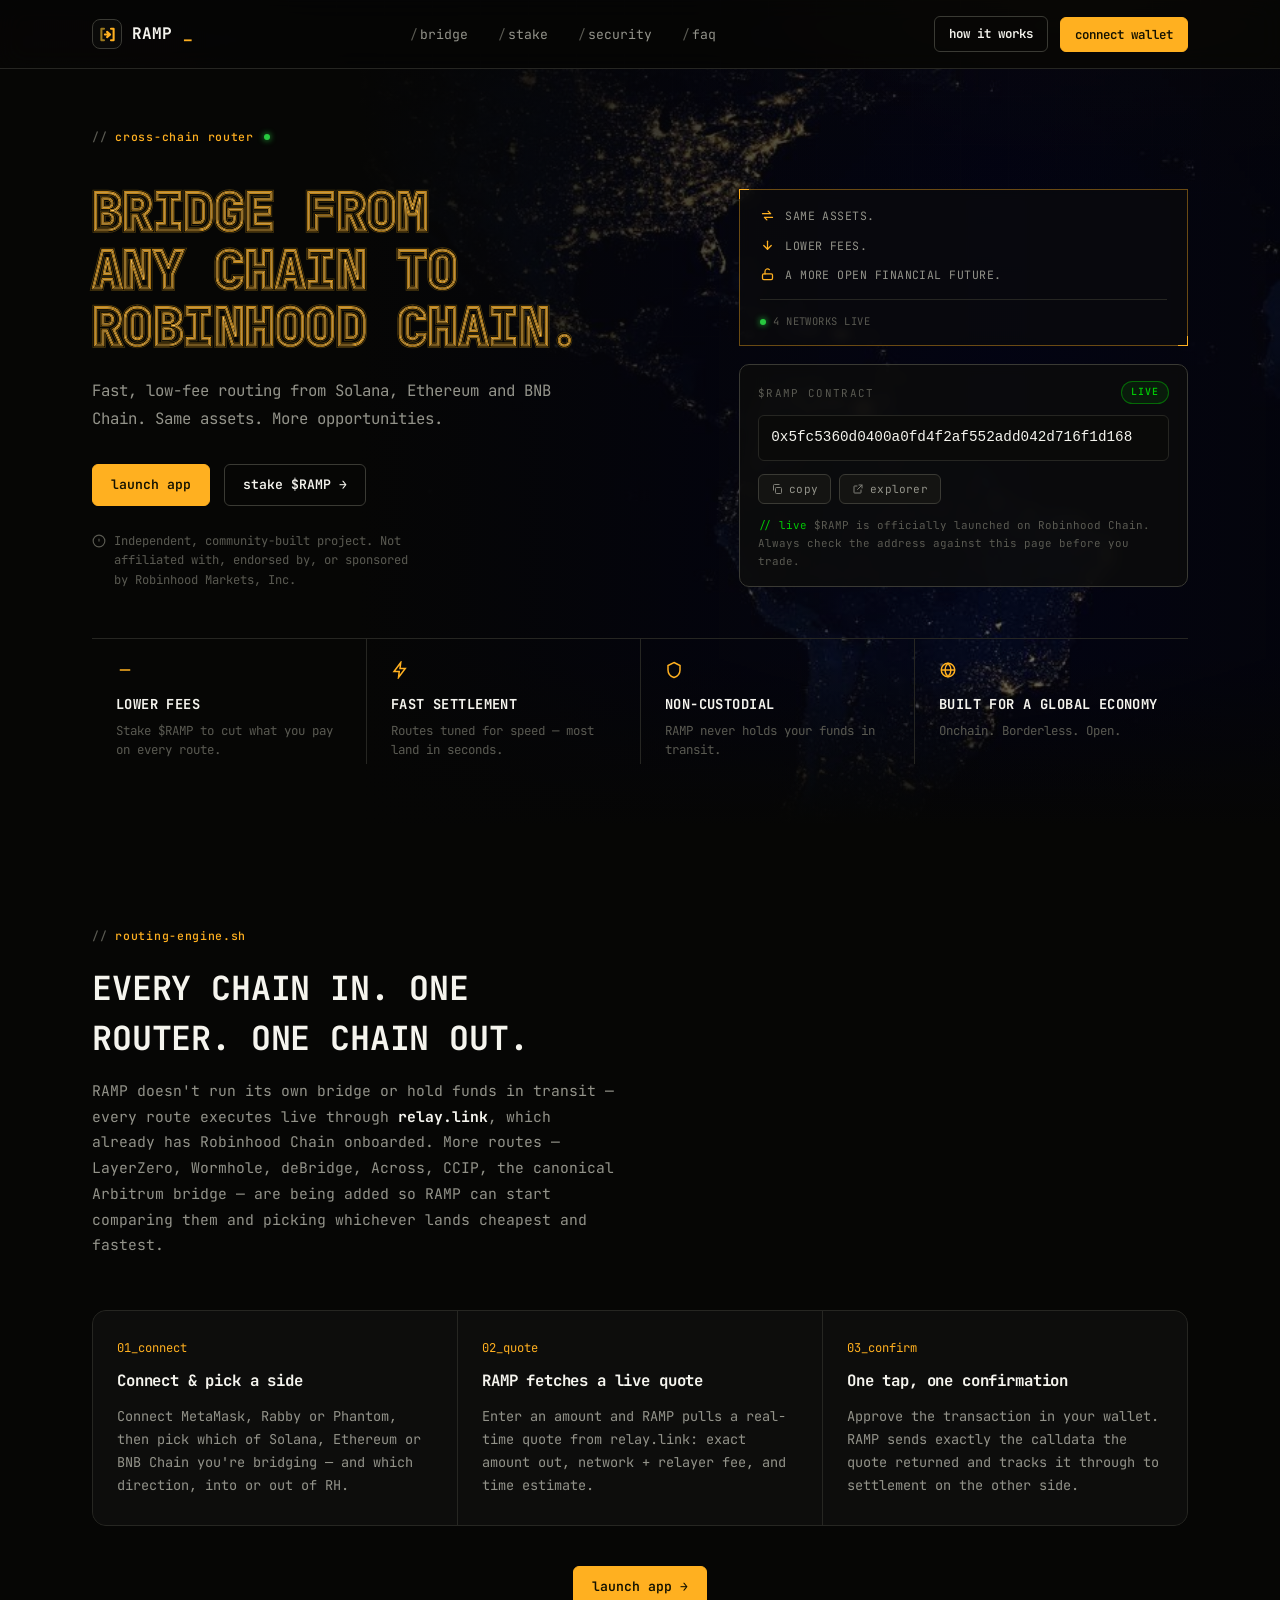
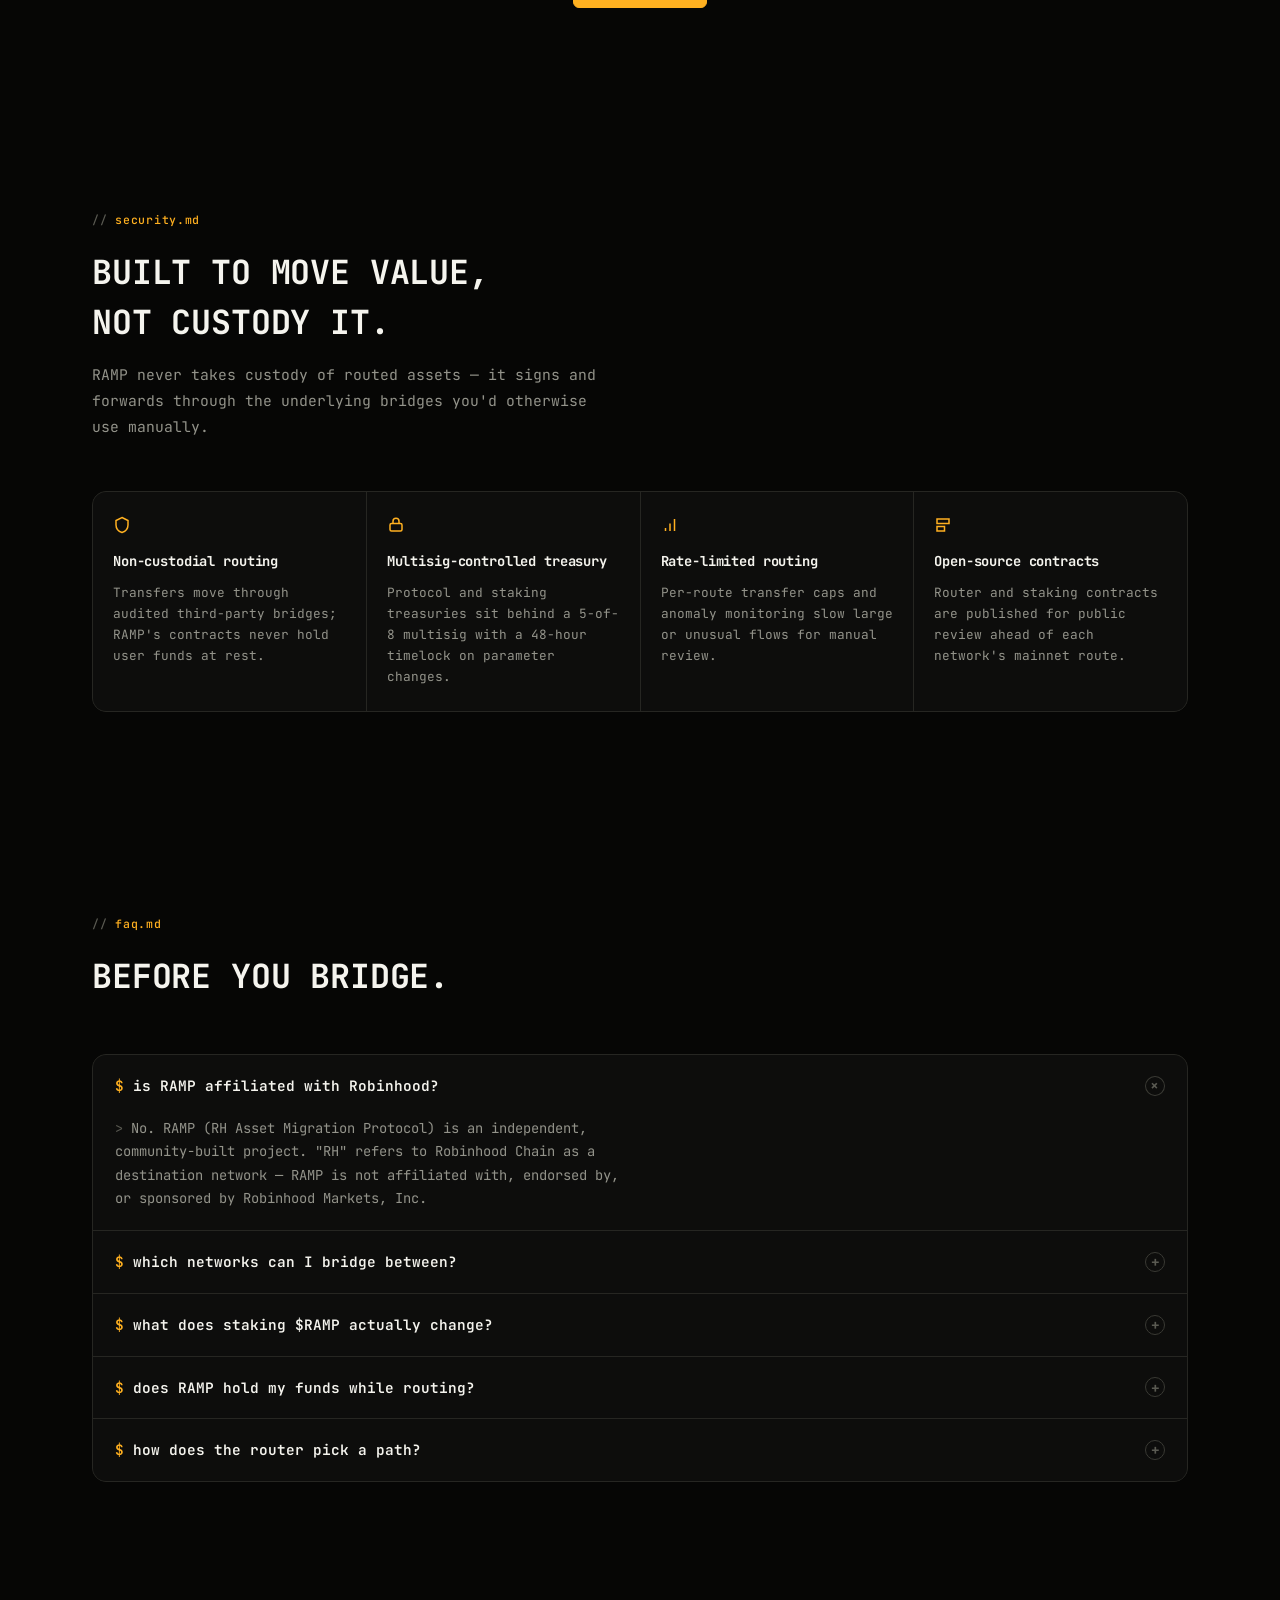
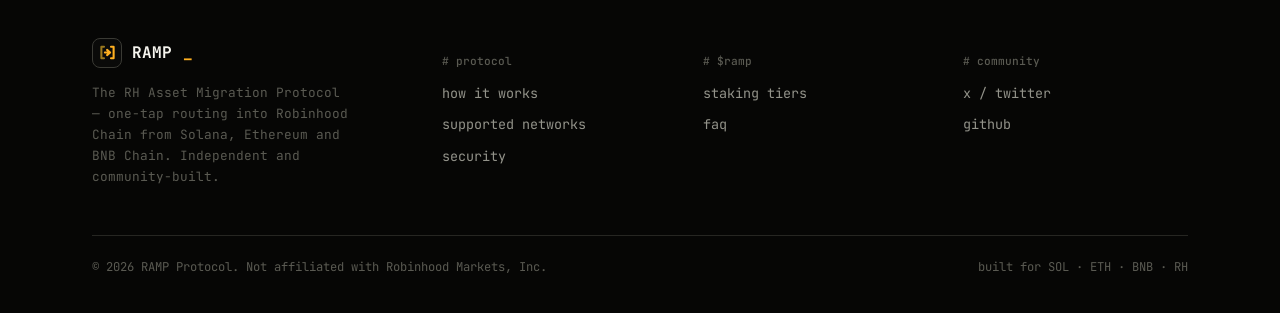
==== ramp-protocol-main/index.html @ 2247416d "Add files via upload" ====
<!doctype html>
<html lang="en">
<head>
  <meta charset="utf-8">
  <meta name="viewport" content="width=device-width, initial-scale=1">
  <link rel="icon" href="favicon.svg" type="image/svg+xml">
  <link rel="icon" href="favicon-32.png" sizes="32x32" type="image/png">
  <link rel="icon" href="favicon-192.png" sizes="192x192" type="image/png">
  <link rel="apple-touch-icon" href="apple-touch-icon.png">
  <title>RAMP Protocol</title>
  <link rel="preconnect" href="https://fonts.googleapis.com">
  <link rel="preconnect" href="https://fonts.gstatic.com" crossorigin>
  <link href="https://fonts.googleapis.com/css2?family=JetBrains+Mono:wght@400;500;600;700;800&display=swap" rel="stylesheet">
  <link rel="stylesheet" href="styles.css">
</head>
<body>
<div class="atmosphere" aria-hidden="true"></div>

<div class="modal-overlay" id="walletModal" hidden>
  <div class="term modal-panel" role="dialog" aria-modal="true" aria-labelledby="walletModalTitle">
    <div class="term-bar">
      <span class="term-dot" style="background:var(--dot-red);"></span>
      <span class="term-dot" style="background:var(--dot-amber);"></span>
      <span class="term-dot" style="background:var(--dot-green);"></span>
      <span class="term-title" id="walletModalTitle">connect-wallet.sh</span>
      <button class="modal-close" id="walletModalClose" aria-label="Close" style="margin-left:auto;">✕</button>
    </div>
    <div class="term-body">
      <button class="wallet-row" data-wallet="metamask">
        <span class="wallet-row-main">
          <span class="wallet-swatch" style="background:#f6851b;">MM</span>
          <span>
            <span class="wallet-name" style="display:block;">MetaMask</span>
            <span class="wallet-sub">EVM · ETH / BNB</span>
          </span>
        </span>
        <span class="wallet-status" data-status="metamask">checking…</span>
      </button>
      <button class="wallet-row" data-wallet="rabby">
        <span class="wallet-row-main">
          <span class="wallet-swatch" style="background:#7a7ffc;">RB</span>
          <span>
            <span class="wallet-name" style="display:block;">Rabby Wallet</span>
            <span class="wallet-sub">EVM · ETH / BNB</span>
          </span>
        </span>
        <span class="wallet-status" data-status="rabby">checking…</span>
      </button>
      <button class="wallet-row" data-wallet="phantom">
        <span class="wallet-row-main">
          <span class="wallet-swatch" style="background:#ab9ff2;">PH</span>
          <span>
            <span class="wallet-name" style="display:block;">Phantom</span>
            <span class="wallet-sub">Solana</span>
          </span>
        </span>
        <span class="wallet-status" data-status="phantom">checking…</span>
      </button>
    </div>
    <div class="modal-foot">Connecting only shares your public address for a quote. RAMP requests a signature only when you press Bridge on the next screen — always review the transaction in your wallet before approving it.</div>
  </div>
</div>

<header class="nav">
  <div class="wrap nav-row">
    <a class="brand" href="index.html">
      <span class="brand-mark">
        <svg viewBox="0 0 100 100" aria-hidden="true">
          <path d="M31.6,20.1 H17.8 V79.9 H31.6" fill="none" stroke="#9c7a1f" stroke-width="10.9" stroke-linecap="round" stroke-linejoin="round"/>
          <path d="M68.4,20.1 H82.2 V79.9 H68.4" fill="none" stroke="#ffb020" stroke-width="10.9" stroke-linecap="round" stroke-linejoin="round"/>
          <path d="M36.2,50 H56.9 M47.7,36.2 L63.8,50 L47.7,63.8" fill="none" stroke="#ffb020" stroke-width="10.9" stroke-linecap="round" stroke-linejoin="round"/>
        </svg>
      </span>
      RAMP<span class="cursor-blink">_</span>
    </a>
    <ul class="nav-links">
      <li><a href="bridge.html" data-nav="bridge">bridge</a></li>
      <li><a href="stake.html" data-nav="stake">stake</a></li>
      <li><a href="index.html#security" data-nav="security">security</a></li>
      <li><a href="index.html#faq" data-nav="faq">faq</a></li>
    </ul>
    <div class="nav-cta">
      <a class="btn btn-ghost btn-sm" href="index.html#how">how it works</a>
      <button class="btn btn-primary btn-sm" id="navWalletBtn" data-open-wallet>connect wallet</button>
    </div>
  </div>
</header>
<main>
  <section class="hero-poster">
    <div class="hero-poster-bg" aria-hidden="true"></div>
    <div class="hero-poster-fade" aria-hidden="true"></div>
    <div class="wrap hero-poster-inner">
      <span class="eyebrow">cross-chain router <span class="dot"></span></span>

      <div class="hero-poster-grid">
        <div>
          <h1 class="stripe-h1">
            <span class="stripe-layer L1" aria-hidden="true">Bridge from any chain to Robinhood Chain.</span>
            <span class="stripe-layer L2" aria-hidden="true">Bridge from any chain to Robinhood Chain.</span>
            <span class="stripe-layer L3" aria-hidden="true">Bridge from any chain to Robinhood Chain.</span>
            <span class="stripe-layer L4" aria-hidden="true">Bridge from any chain to Robinhood Chain.</span>
            <span class="stripe-layer front">Bridge from any chain to Robinhood Chain.</span>
          </h1>
          <p class="lede">Fast, low-fee routing from Solana, Ethereum and BNB Chain. Same assets. More opportunities.</p>
          <div class="hero-ctas">
            <a class="btn btn-primary" href="bridge.html">launch app</a>
            <a class="btn btn-ghost" href="stake.html">stake $RAMP →</a>
          </div>
          <div class="hero-disclaimer">
            <svg width="14" height="14" viewBox="0 0 24 24" fill="none" stroke="currentColor" stroke-width="2"><circle cx="12" cy="12" r="10"/><path d="M12 8v5"/><path d="M12 16h.01"/></svg>
            <p>Independent, community-built project. Not affiliated with, endorsed by, or sponsored by Robinhood Markets, Inc.</p>
          </div>
        </div>
        <div>
          <div class="bracket-box">
            <ul class="promise-list">
              <li>
                <span class="promise-ic"><svg width="15" height="15" viewBox="0 0 24 24" fill="none" stroke="currentColor" stroke-width="2" stroke-linecap="round" stroke-linejoin="round"><path d="M4 9h13l-4-4"/><path d="M20 15H7l4 4"/></svg></span>
                Same assets.
              </li>
              <li>
                <span class="promise-ic"><svg width="15" height="15" viewBox="0 0 24 24" fill="none" stroke="currentColor" stroke-width="2" stroke-linecap="round" stroke-linejoin="round"><path d="M12 5v13"/><path d="M18 12l-6 6-6-6"/></svg></span>
                Lower fees.
              </li>
              <li>
                <span class="promise-ic"><svg width="15" height="15" viewBox="0 0 24 24" fill="none" stroke="currentColor" stroke-width="2" stroke-linecap="round" stroke-linejoin="round"><rect x="4" y="11" width="16" height="9" rx="2"/><path d="M8 11V7a4 4 0 0 1 7-2.7"/></svg></span>
                A more open financial future.
              </li>
            </ul>
            <div class="promise-chains">
              <span class="promise-live"><span class="dot"></span>4 networks live</span>
            </div>
          </div>

          <div class="contract-box">
            <div class="contract-box-top">
              <span class="contract-label">$RAMP contract</span>
              <span class="contract-badge" id="contractBadge">example</span>
            </div>
            <code id="contractAddress">—</code>
            <div class="contract-actions">
              <button class="chip-btn" id="contractCopyBtn" type="button">
                <svg width="12" height="12" viewBox="0 0 24 24" fill="none" stroke="currentColor" stroke-width="2" stroke-linejoin="round"><rect x="9" y="9" width="12" height="12" rx="2"/><path d="M5 15V5a2 2 0 0 1 2-2h10"/></svg>
                <span class="chip-label">copy</span>
              </button>
              <a class="chip-btn" id="contractExplorerLink" href="#" target="_blank" rel="noopener">
                <svg width="12" height="12" viewBox="0 0 24 24" fill="none" stroke="currentColor" stroke-width="2" stroke-linecap="round" stroke-linejoin="round"><path d="M14 4h6v6"/><path d="M20 4 11 13"/><path d="M18 14v5a1 1 0 0 1-1 1H5a1 1 0 0 1-1-1V7a1 1 0 0 1 1-1h5"/></svg>
                explorer
              </a>
            </div>
            <p class="contract-note" id="contractNote"></p>
          </div>
        </div>
      </div>

      <div class="hero-feature-row">
        <div class="hero-feature">
          <span class="ic"><svg width="18" height="18" viewBox="0 0 24 24" fill="none" stroke="currentColor" stroke-width="2"><path d="M5 12h14"/></svg></span>
          <h4>Lower fees</h4>
          <p>Stake $RAMP to cut what you pay on every route.</p>
        </div>
        <div class="hero-feature">
          <span class="ic"><svg width="18" height="18" viewBox="0 0 24 24" fill="none" stroke="currentColor" stroke-width="2"><path d="M13 2 4 14h7l-1 8 9-12h-7l1-8z"/></svg></span>
          <h4>Fast settlement</h4>
          <p>Routes tuned for speed — most land in seconds.</p>
        </div>
        <div class="hero-feature">
          <span class="ic"><svg width="18" height="18" viewBox="0 0 24 24" fill="none" stroke="currentColor" stroke-width="2"><path d="M12 2l8 4v6c0 5-3.5 8.5-8 10-4.5-1.5-8-5-8-10V6z"/></svg></span>
          <h4>Non-custodial</h4>
          <p>RAMP never holds your funds in transit.</p>
        </div>
        <div class="hero-feature">
          <span class="ic"><svg width="18" height="18" viewBox="0 0 24 24" fill="none" stroke="currentColor" stroke-width="2"><circle cx="12" cy="12" r="9"/><path d="M3 12h18M12 3c2.5 2.5 4 6 4 9s-1.5 6.5-4 9c-2.5-2.5-4-6-4-9s1.5-6.5 4-9z"/></svg></span>
          <h4>Built for a global economy</h4>
          <p>Onchain. Borderless. Open.</p>
        </div>
      </div>
    </div>
  </section>
  <section id="how">
    <div class="wrap">
      <div class="section-head reveal">
        <span class="eyebrow">routing-engine.sh</span>
        <h2>Every chain in. One router. One chain out.</h2>
        <p>RAMP doesn't run its own bridge or hold funds in transit — every route executes live through <strong style="color:var(--text-hi);">relay.link</strong>, which already has Robinhood Chain onboarded. More routes — LayerZero, Wormhole, deBridge, Across, CCIP, the canonical Arbitrum bridge — are being added so RAMP can start comparing them and picking whichever lands cheapest and fastest.</p>
      </div>

      <div class="steps">
        <div class="step reveal">
          <span class="num">01_connect</span>
          <h3>Connect &amp; pick a side</h3>
          <p>Connect MetaMask, Rabby or Phantom, then pick which of Solana, Ethereum or BNB Chain you're bridging — and which direction, into or out of RH.</p>
        </div>
        <div class="step reveal">
          <span class="num">02_quote</span>
          <h3>RAMP fetches a live quote</h3>
          <p>Enter an amount and RAMP pulls a real-time quote from relay.link: exact amount out, network + relayer fee, and time estimate.</p>
        </div>
        <div class="step reveal">
          <span class="num">03_confirm</span>
          <h3>One tap, one confirmation</h3>
          <p>Approve the transaction in your wallet. RAMP sends exactly the calldata the quote returned and tracks it through to settlement on the other side.</p>
        </div>
      </div>

      <div style="margin-top:40px; text-align:center;">
        <a class="btn btn-primary" href="bridge.html">launch app →</a>
      </div>
    </div>
  </section>
  <section id="security">
    <div class="wrap">
      <div class="section-head reveal">
        <span class="eyebrow">security.md</span>
        <h2>Built to move value, not custody it.</h2>
        <p>RAMP never takes custody of routed assets — it signs and forwards through the underlying bridges you'd otherwise use manually.</p>
      </div>
      <div class="security-grid">
        <div class="security-item reveal">
          <span class="ic"><svg width="18" height="18" viewBox="0 0 24 24" fill="none" stroke="currentColor" stroke-width="2"><path d="M12 2l8 4v6c0 5-3.5 8.5-8 10-4.5-1.5-8-5-8-10V6z"/></svg></span>
          <h3>Non-custodial routing</h3>
          <p>Transfers move through audited third-party bridges; RAMP's contracts never hold user funds at rest.</p>
        </div>
        <div class="security-item reveal">
          <span class="ic"><svg width="18" height="18" viewBox="0 0 24 24" fill="none" stroke="currentColor" stroke-width="2"><rect x="4" y="10" width="16" height="10" rx="2"/><path d="M8 10V7a4 4 0 0 1 8 0v3"/></svg></span>
          <h3>Multisig-controlled treasury</h3>
          <p>Protocol and staking treasuries sit behind a 5-of-8 multisig with a 48-hour timelock on parameter changes.</p>
        </div>
        <div class="security-item reveal">
          <span class="ic"><svg width="18" height="18" viewBox="0 0 24 24" fill="none" stroke="currentColor" stroke-width="2"><path d="M12 20V10"/><path d="M18 20V4"/><path d="M6 20v-4"/></svg></span>
          <h3>Rate-limited routing</h3>
          <p>Per-route transfer caps and anomaly monitoring slow large or unusual flows for manual review.</p>
        </div>
        <div class="security-item reveal">
          <span class="ic"><svg width="18" height="18" viewBox="0 0 24 24" fill="none" stroke="currentColor" stroke-width="2"><path d="M4 4h16v6H4z"/><path d="M4 14h10v6H4z"/></svg></span>
          <h3>Open-source contracts</h3>
          <p>Router and staking contracts are published for public review ahead of each network's mainnet route.</p>
        </div>
      </div>
    </div>
  </section>
  <section id="faq">
    <div class="wrap">
      <div class="section-head reveal">
        <span class="eyebrow">faq.md</span>
        <h2>Before you bridge.</h2>
      </div>
      <div class="faq-list">
        <details class="faq-item reveal" open>
          <summary><span class="q">is RAMP affiliated with Robinhood?</span><span class="plus">+</span></summary>
          <p class="faq-a">No. RAMP (RH Asset Migration Protocol) is an independent, community-built project. "RH" refers to Robinhood Chain as a destination network — RAMP is not affiliated with, endorsed by, or sponsored by Robinhood Markets, Inc.</p>
        </details>
        <details class="faq-item reveal">
          <summary><span class="q">which networks can I bridge between?</span><span class="plus">+</span></summary>
          <p class="faq-a">RAMP currently routes transfers between Solana, Ethereum and BNB Chain into Robinhood Chain, with return routes back out to each source chain.</p>
        </details>
        <details class="faq-item reveal">
          <summary><span class="q">what does staking $RAMP actually change?</span><span class="plus">+</span></summary>
          <p class="faq-a">Staked $RAMP lowers the routing fee applied to your transfers and raises their priority when a route is congested. Fees step down across four tiers, from 0.30% unstaked to 0.05% at the Gold tier.</p>
        </details>
        <details class="faq-item reveal">
          <summary><span class="q">does RAMP hold my funds while routing?</span><span class="plus">+</span></summary>
          <p class="faq-a">No. RAMP signs and forwards transfers through the underlying bridge for the selected route — it does not take custody of assets in transit.</p>
        </details>
        <details class="faq-item reveal">
          <summary><span class="q">how does the router pick a path?</span><span class="plus">+</span></summary>
          <p class="faq-a">Right now every route executes through relay.link, the first network RAMP has integrated. As more bridges are added, each quote will score them live on liquidity depth, fees and confirmation time and execute the best one — still as a single transaction you approve once.</p>
        </details>
      </div>
    </div>
  </section>
</main>

<footer>
  <div class="wrap">
    <div class="footer-grid">
      <div class="footer-brand">
        <a class="brand" href="index.html">
          <span class="brand-mark">
        <svg viewBox="0 0 100 100" aria-hidden="true">
          <path d="M31.6,20.1 H17.8 V79.9 H31.6" fill="none" stroke="#9c7a1f" stroke-width="10.9" stroke-linecap="round" stroke-linejoin="round"/>
          <path d="M68.4,20.1 H82.2 V79.9 H68.4" fill="none" stroke="#ffb020" stroke-width="10.9" stroke-linecap="round" stroke-linejoin="round"/>
          <path d="M36.2,50 H56.9 M47.7,36.2 L63.8,50 L47.7,63.8" fill="none" stroke="#ffb020" stroke-width="10.9" stroke-linecap="round" stroke-linejoin="round"/>
        </svg>
      </span>
          RAMP<span class="cursor-blink">_</span>
        </a>
        <p>The RH Asset Migration Protocol — one-tap routing into Robinhood Chain from Solana, Ethereum and BNB Chain. Independent and community-built.</p>
      </div>
      <div class="footer-col">
        <h4>protocol</h4>
        <ul>
          <li><a href="index.html#how">how it works</a></li>
          <li><a href="bridge.html">supported networks</a></li>
          <li><a href="index.html#security">security</a></li>
        </ul>
      </div>
      <div class="footer-col">
        <h4>$ramp</h4>
        <ul>
          <li><a href="stake.html">staking tiers</a></li>
          <li><a href="index.html#faq">faq</a></li>
        </ul>
      </div>
      <div class="footer-col">
        <h4>community</h4>
        <ul>
          <li><a href="https://x.com/ramp_bridge">x / twitter</a></li>
          <li><a href="#">github</a></li>
        </ul>
      </div>
    </div>
    <div class="footer-bottom">
      <p>© 2026 RAMP Protocol. Not affiliated with Robinhood Markets, Inc.</p>
      <p>built for SOL · ETH · BNB · RH</p>
    </div>
  </div>
</footer>
<script src="app.js"></script>
</body>
</html>
---- ramp-protocol-main/styles.css ----
:root{
    --black:#060605;
    --black-2:#0a0a09;
    --panel:#0d0d0c;
    --panel-2:#141412;
    --line:#262622;
    --line-bright:#3a3a34;
    --text-hi:#f5f4ee;
    --text-lo:#93938a;
    --text-dim:#5a5a52;
    --amber:#ffb020;
    --amber-hi:#ffc860;
    --amber-dim:#4a380f;
    --rh-green:#00c805;
    --sol-a:#9945ff;
    --sol-b:#14f195;
    --eth:#8ba3ff;
    --bnb:#f0b90b;
    --dot-red:#ff5f56;
    --dot-amber:#ffbd2e;
    --dot-green:#27c93f;
    --radius-lg:14px;
    --radius-md:10px;
    --radius-sm:6px;
    --earth-photo:url("[data-uri]");
  }

  *,*::before,*::after{ box-sizing:border-box; }
  html{ color-scheme: dark; }
  body{
    margin:0;
    background:var(--black);
    color:var(--text-hi);
    font-family:"JetBrains Mono", ui-monospace, "SF Mono", Consolas, monospace;
    -webkit-font-smoothing:antialiased;
    line-height:1.5;
    font-size:15px;
  }
  img{ max-width:100%; }
  [hidden]{ display:none!important; }

  h1,h2,h3{
    font-family:"JetBrains Mono", ui-monospace, monospace;
    text-wrap:balance;
    margin:0;
    letter-spacing:-0.01em;
  }
  p{ margin:0; }
  a{ color:inherit; }
  .mono{ font-variant-numeric: tabular-nums; }

  ::selection{ background:var(--amber-dim); color:var(--amber-hi); }

  /* ---------- background atmosphere ---------- */
  .atmosphere{
    position:fixed; inset:0; z-index:-1; overflow:hidden; pointer-events:none;
    background:
      radial-gradient(50% 38% at 84% -4%, rgba(255,176,32,0.09), transparent 62%),
      radial-gradient(40% 30% at 4% 14%, rgba(255,176,32,0.05), transparent 65%),
      var(--black);
  }
  .atmosphere::after{
    content:"";
    position:absolute; inset:0;
    background-image:
      linear-gradient(rgba(255,255,255,0.022) 1px, transparent 1px),
      linear-gradient(90deg, rgba(255,255,255,0.022) 1px, transparent 1px);
    background-size:48px 48px;
    mask-image: radial-gradient(70% 60% at 60% 0%, #000 20%, transparent 78%);
  }

  .wrap{ max-width:1160px; margin:0 auto; padding:0 32px; }

  /* ---------- terminal window chrome ---------- */
  .term{
    background:var(--panel);
    border:1px solid var(--line);
    border-radius:var(--radius-lg);
    overflow:hidden;
  }
  .term-bar{
    display:flex; align-items:center; gap:8px;
    padding:11px 14px;
    background:var(--panel-2);
    border-bottom:1px solid var(--line);
  }
  .term-dot{ width:10px; height:10px; border-radius:50%; flex:none; }
  .term-title{
    margin-left:8px; font-size:0.72rem; color:var(--text-dim); letter-spacing:0.02em;
  }
  .term-body{ padding:20px; }

  /* ---------- nav ---------- */
  header.nav{
    position:sticky; top:0; z-index:40;
    background:rgba(6,6,5,0.82);
    backdrop-filter:blur(12px);
    border-bottom:1px solid var(--line);
  }
  .nav-row{ display:flex; align-items:center; justify-content:space-between; height:68px; }
  .brand{ display:flex; align-items:center; gap:10px; font-weight:700; font-size:1rem; text-decoration:none; letter-spacing:0.01em; }
  .brand-mark{
    width:30px; height:30px; flex:none; border-radius:8px;
    background:#0a0a09; border:1px solid var(--line-bright);
    display:flex; align-items:center; justify-content:center;
  }
  .brand-mark svg{ width:19px; height:19px; display:block; }
  .brand .cursor-blink{ color:var(--amber); }
  .nav-links{ display:flex; align-items:center; gap:30px; list-style:none; margin:0; padding:0; }
  .nav-links a{ text-decoration:none; color:var(--text-lo); font-size:0.82rem; transition:color .15s ease; }
  .nav-links a::before{ content:"/"; color:var(--text-dim); margin-right:2px; }
  .nav-links a:hover, .nav-links a:focus-visible{ color:var(--amber); }
  .nav-cta{ display:flex; align-items:center; gap:12px; }
  @media (max-width:820px){ .nav-links{ display:none; } }

  .btn{
    appearance:none; border:1px solid transparent; cursor:pointer;
    font-family:inherit; font-weight:600; font-size:0.82rem;
    padding:10px 18px; border-radius:var(--radius-sm);
    text-decoration:none; display:inline-flex; align-items:center; gap:8px;
    transition:transform .15s ease, box-shadow .15s ease, background .15s ease, border-color .15s ease, color .15s ease;
  }
  .btn:focus-visible{ outline:2px solid var(--amber); outline-offset:2px; }
  .btn-primary{
    background:var(--amber); color:#141200; border-color:var(--amber);
    box-shadow:0 0 0 0 rgba(255,176,32,0.5);
  }
  .btn-primary:hover{ background:var(--amber-hi); transform:translateY(-1px); box-shadow:0 8px 22px -8px rgba(255,176,32,0.55); }
  .btn-ghost{ background:transparent; color:var(--text-hi); border-color:var(--line-bright); }
  .btn-ghost:hover{ border-color:var(--amber); color:var(--amber); }
  .btn-sm{ padding:8px 14px; font-size:0.78rem; }

  /* ---------- hero ---------- */
  .hero{ padding:80px 0 92px; }
  .hero-grid{ display:grid; grid-template-columns:1.05fr 0.95fr; gap:52px; align-items:center; }
  @media (max-width:960px){ .hero-grid{ grid-template-columns:1fr; } }

  .eyebrow{
    display:inline-flex; align-items:center; gap:8px;
    font-size:0.72rem; font-weight:500;
    letter-spacing:0.06em; color:var(--amber);
    padding:0; margin-bottom:20px;
  }
  .eyebrow::before{ content:"//"; color:var(--text-dim); }
  .eyebrow .dot{ width:6px; height:6px; border-radius:50%; background:var(--dot-green); box-shadow:0 0 6px var(--dot-green); margin-left:2px; }

  .hero h1, .hero-poster h1{
    font-size:clamp(2.1rem, 4.4vw, 3.3rem); font-weight:800; line-height:1.14;
    text-transform:uppercase; letter-spacing:-0.01em;
  }
  .hero h1 .u, .hero-poster h1 .u{ text-decoration:underline; text-decoration-color:var(--amber); text-underline-offset:6px; text-decoration-thickness:2px; }
  .hero h1 .arrow{ color:var(--amber); }

  /* ---------- striped/groove headline effect (no custom font — layered stroke copies) ---------- */
  .stripe-h1{ position:relative; }
  .stripe-h1 .stripe-layer{ display:block; text-wrap:balance; }
  .stripe-h1 .L1, .stripe-h1 .L2, .stripe-h1 .L3, .stripe-h1 .L4{
    position:absolute; inset:0; color:transparent; pointer-events:none;
  }
  .stripe-h1 .front{ position:relative; color:var(--text-hi); z-index:5; } /* solid fallback if text-stroke is unsupported */
  @supports ((-webkit-text-stroke:1px black) or (text-stroke:1px black)){
    .stripe-h1 .front{
      color:transparent;
      -webkit-text-stroke:0.014em var(--amber-hi); text-stroke:0.014em var(--amber-hi);
    }
    .stripe-h1 .L1{ -webkit-text-stroke:0.11em var(--amber-dim); text-stroke:0.11em var(--amber-dim); z-index:1; }
    .stripe-h1 .L2{ -webkit-text-stroke:0.08em var(--black); text-stroke:0.08em var(--black); z-index:2; }
    .stripe-h1 .L3{ -webkit-text-stroke:0.05em var(--amber); text-stroke:0.05em var(--amber); z-index:3; }
    .stripe-h1 .L4{ -webkit-text-stroke:0.026em var(--black); text-stroke:0.026em var(--black); z-index:4; }
  }
  .hero p.lede, .hero-poster p.lede{ margin-top:22px; font-size:0.98rem; color:var(--text-lo); max-width:54ch; line-height:1.75; }
  .hero p.lede strong, .hero-poster p.lede strong{ color:var(--text-hi); font-weight:600; }
  .hero-ctas{ display:flex; align-items:center; gap:14px; margin-top:32px; flex-wrap:wrap; }
  .hero-disclaimer{
    margin-top:26px; display:flex; gap:8px; align-items:flex-start;
    font-size:0.76rem; color:var(--text-dim); max-width:48ch; line-height:1.6;
  }
  .hero-disclaimer svg{ flex:none; margin-top:2px; color:var(--text-dim); }

  @keyframes blink{ 0%,49%{ opacity:1; } 50%,100%{ opacity:0; } }
  @keyframes pulse{ 0%,100%{ opacity:1; } 50%{ opacity:0.35; } }
  .caret{ display:inline-block; width:0.55em; height:1em; background:var(--amber); margin-left:4px; vertical-align:-0.15em; animation:blink 1s step-end infinite; }

  /* ---------- route terminal card ---------- */
  .route-term .term-title{ color:var(--text-dim); }
  .route-line{ white-space:pre-wrap; font-size:0.84rem; line-height:1.9; }
  .route-line .prompt{ color:var(--amber); }
  .route-line .comment{ color:var(--text-dim); }
  .route-line .ok{ color:var(--dot-green); }

  .kv-block{ margin-top:14px; border-top:1px solid var(--line); padding-top:14px; display:flex; flex-direction:column; gap:9px; }
  .kv-row{ display:flex; justify-content:space-between; gap:16px; font-size:0.84rem; }
  .kv-row .k{ color:var(--text-dim); }
  .kv-row .v{ color:var(--text-hi); text-align:right; }
  .kv-row .v.big{ font-size:1.05rem; font-weight:700; }
  .kv-row .v.amber{ color:var(--amber); }

  .route-path{ display:flex; align-items:center; gap:6px; flex-wrap:wrap; font-size:0.78rem; margin-top:4px; }
  .route-path .hop{ background:var(--panel-2); border:1px solid var(--line-bright); padding:3px 9px; border-radius:var(--radius-sm); color:var(--text-hi); }
  .route-path .sep{ color:var(--text-dim); }

  .route-footer{ margin-top:14px; padding-top:14px; border-top:1px solid var(--line); display:flex; justify-content:space-between; align-items:center; font-size:0.76rem; }
  .route-footer .scanned{ color:var(--text-dim); }
  .route-footer .best{ color:var(--dot-green); font-weight:600; }

  .chain-select-row{ display:flex; gap:8px; margin-bottom:14px; }
  .chain-select{
    flex:1; padding:9px 0; display:inline-flex; align-items:center; justify-content:center; gap:7px;
    border-radius:var(--radius-sm); border:1px solid var(--line-bright); background:var(--panel-2); color:var(--text-lo);
    font-family:inherit; font-size:0.8rem; font-weight:700; cursor:pointer; letter-spacing:0.02em;
    transition:border-color .15s ease, background .15s ease, transform .15s ease;
  }
  .chain-select svg{ width:16px; height:16px; flex:none; }
  .chain-select:hover{ border-color:var(--text-lo); transform:translateY(-1px); }
  .chain-select.active{ border-color:var(--amber); color:var(--amber); background:rgba(255,176,32,0.08); }

  .bridge-pair{ display:flex; align-items:center; gap:10px; margin-bottom:14px; }
  .bridge-side{
    flex:1; padding:11px 12px; background:var(--panel-2); border:1px solid var(--line-bright);
    border-radius:var(--radius-md); font-size:0.84rem; font-weight:600;
    display:flex; align-items:center; justify-content:center; gap:8px;
  }
  .bridge-side svg{ width:17px; height:17px; flex:none; }
  .swap-dir-btn{
    flex:none; width:32px; height:32px; border-radius:50%; border:1px solid var(--line-bright);
    background:var(--panel); color:var(--amber); cursor:pointer; font-size:1rem; line-height:1;
  }
  .swap-dir-btn:hover{ border-color:var(--amber); transform:rotate(180deg); transition:transform .25s ease, border-color .15s ease; }

  #quoteArea .kv-block:first-child{ border-top:none; padding-top:0; }

  /* ---------- network strip ---------- */
  .networks{ padding:32px 0; border-top:1px solid var(--line); border-bottom:1px solid var(--line); }
  .networks-row{ display:flex; align-items:center; justify-content:space-between; gap:24px; flex-wrap:wrap; }
  .networks-label{ font-size:0.76rem; color:var(--text-dim); }
  .networks-label::before{ content:"// "; }
  .chain-badges{ display:flex; gap:12px; flex-wrap:wrap; }
  .chain-badge{ display:flex; align-items:center; gap:9px; padding:8px 14px; border-radius:var(--radius-sm); background:var(--panel); border:1px solid var(--line-bright); font-weight:600; font-size:0.82rem; }
  .chain-badge .sw{ width:16px; height:16px; flex:none; display:block; }
  .chain-badge.rh{ border-color:rgba(0,200,5,0.4); }

  /* ---------- section shell ---------- */
  section{ padding:100px 0; }
  .section-head{ max-width:620px; margin-bottom:52px; }
  .section-head h2{ font-size:clamp(1.5rem, 2.6vw, 2.1rem); font-weight:700; text-transform:uppercase; letter-spacing:-0.005em; }
  .section-head p{ margin-top:14px; color:var(--text-lo); font-size:0.92rem; line-height:1.75; max-width:58ch; }

  /* ---------- diagram ---------- */
  .diagram-figure{ margin:0; }
  .diagram-panel .term-body{ padding:26px clamp(10px,3.6vw,36px); }
  .diagram-panel svg{ width:100%; height:auto; display:block; }
  figcaption{ margin-top:16px; color:var(--text-dim); font-size:0.78rem; text-align:center; line-height:1.6; }

  /* ---------- steps ---------- */
  .steps{ display:grid; grid-template-columns:repeat(3,1fr); gap:1px; background:var(--line); border:1px solid var(--line); border-radius:var(--radius-lg); overflow:hidden; }
  @media (max-width:820px){ .steps{ grid-template-columns:1fr; } }
  .step{ background:var(--panel); padding:28px 24px; display:flex; flex-direction:column; gap:12px; }
  .step .num{ font-size:0.76rem; color:var(--amber); }
  .step h3{ font-size:0.98rem; font-weight:700; text-transform:none; }
  .step p{ color:var(--text-lo); font-size:0.85rem; line-height:1.7; }

  /* ---------- stake / fees ---------- */
  /* stake page: intro -> stats band -> [form | fee table] -> contract, centred */
  .stake-head{ max-width:60ch; }
  .stake-head p.body{ color:var(--text-lo); margin-top:16px; line-height:1.75; font-size:0.92rem; }

  .stake-stats{
    display:grid; grid-template-columns:repeat(3, minmax(0, 1fr));
    margin-top:34px; border-top:1px solid var(--line); border-bottom:1px solid var(--line);
  }
  @media (max-width:640px){ .stake-stats{ grid-template-columns:1fr; } }
  .stake-stat{ padding:20px 24px; border-left:1px solid var(--line); }
  .stake-stat:first-child{ border-left:none; padding-left:0; }
  .stake-stat .n{ font-size:1.4rem; font-weight:700; color:var(--text-hi); }
  .stake-stat .n .sub{ color:var(--text-dim); font-size:0.85rem; font-weight:500; }
  .stake-stat .l{ font-size:0.74rem; color:var(--text-dim); margin-top:4px; }

  .stake-grid{ display:grid; grid-template-columns:0.95fr 1.05fr; gap:44px; align-items:start; margin-top:44px; }
  @media (max-width:940px){ .stake-grid{ grid-template-columns:1fr; } }

  .contract-center{ max-width:560px; margin:52px auto 0; }
  .contract-center .contract-box{ margin-top:0; }

  .fee-card{ overflow:hidden; }
  .fee-table{ width:100%; border-collapse:collapse; font-variant-numeric:tabular-nums; }
  .fee-table th, .fee-table td{ padding:12px 16px; text-align:left; font-size:0.82rem; }
  .fee-table thead th{
    color:var(--text-dim); font-weight:500; font-size:0.66rem; text-transform:uppercase; letter-spacing:0.09em;
    padding-top:14px; padding-bottom:10px; border-bottom:1px solid var(--line);
  }
  .fee-table td.num, .fee-table th.num{ text-align:right; }
  .fee-table tbody tr{ border-bottom:1px solid var(--line-soft); transition:background .15s ease; }
  .fee-table tbody tr:last-child{ border-bottom:none; }
  .fee-table tbody tr:hover{ background:rgba(255,255,255,0.02); }

  /* the row matching what's typed into the stake form */
  .fee-table tbody tr.is-current{ background:rgba(255,176,32,0.07); }
  .fee-table tbody tr.is-current td:first-child{ box-shadow:inset 2px 0 0 var(--amber); }
  .fee-table tbody tr.is-current .tier-name{ color:var(--text-hi); }

  .tier-name{ display:flex; align-items:center; gap:10px; font-weight:600; color:var(--text-lo); white-space:nowrap; }
  .tier-swatch{ width:3px; height:14px; border-radius:2px; flex:none; }

  /* fee cell: the number, with a bar underneath showing it against the 0.30% base */
  .fee-cell .fee-val{ display:block; color:var(--text-hi); }
  .fee-cell .fee-bar{
    display:block; height:3px; margin-top:6px; margin-left:auto;
    background:var(--amber); opacity:0.55; border-radius:2px;
  }
  .fee-table tbody tr.is-current .fee-bar{ opacity:1; }

  .prio{
    font-size:0.68rem; text-transform:uppercase; letter-spacing:0.07em;
    padding:3px 8px; border-radius:999px; border:1px solid var(--line-bright); color:var(--text-dim);
  }
  .prio.prio-high{ color:var(--text-lo); border-color:#4c4c44; }
  .prio.prio-top{ color:var(--amber); border-color:rgba(255,176,32,0.4); background:rgba(255,176,32,0.07); }

  .fee-foot{
    display:flex; align-items:center; justify-content:space-between; gap:12px; flex-wrap:wrap;
    padding:12px 16px; border-top:1px solid var(--line); font-size:0.7rem; color:var(--text-dim);
  }
  .fee-foot .tag{ color:var(--amber); }
  .fee-foot-save strong{ color:var(--text-lo); font-weight:600; }

  .table-scroll{ overflow-x:auto; }

  /* ---------- security ---------- */
  .security-grid{ display:grid; grid-template-columns:repeat(4,1fr); gap:1px; background:var(--line); border:1px solid var(--line); border-radius:var(--radius-lg); overflow:hidden; }
  @media (max-width:900px){ .security-grid{ grid-template-columns:repeat(2,1fr); } }
  .security-item{ background:var(--panel); padding:24px 20px; display:flex; flex-direction:column; gap:10px; }
  .security-item .ic{ color:var(--amber); }
  .security-item h3{ font-size:0.86rem; font-weight:700; text-transform:none; }
  .security-item p{ font-size:0.8rem; color:var(--text-lo); line-height:1.65; }

  /* ---------- faq ---------- */
  .faq-list{ display:flex; flex-direction:column; gap:1px; background:var(--line); border:1px solid var(--line); border-radius:var(--radius-lg); overflow:hidden; }
  .faq-item{ background:var(--panel); }
  .faq-item summary{
    cursor:pointer; list-style:none; padding:20px 22px; display:flex; justify-content:space-between; align-items:center; gap:16px;
    font-weight:600; font-size:0.9rem;
  }
  .faq-item summary::-webkit-details-marker{ display:none; }
  .faq-item summary .q::before{ content:"$ "; color:var(--amber); }
  .faq-item summary .plus{ flex:none; width:20px; height:20px; border-radius:50%; border:1px solid var(--line-bright); display:flex; align-items:center; justify-content:center; position:relative; transition:transform .2s ease; color:var(--text-dim); font-size:0.9rem; }
  .faq-item[open] summary .plus{ transform:rotate(45deg); }
  .faq-item summary:focus-visible{ outline:2px solid var(--amber); outline-offset:-2px; }
  .faq-item .faq-a{ padding:0 22px 20px 22px; color:var(--text-lo); font-size:0.86rem; line-height:1.7; max-width:70ch; }
  .faq-item .faq-a::before{ content:"> "; color:var(--text-dim); }

  /* ---------- disclaimer band ---------- */
  .disclaimer-band{ padding:24px 0; background:var(--black-2); border-top:1px solid var(--line); border-bottom:1px solid var(--line); }
  .disclaimer-band .row{ display:flex; gap:12px; align-items:flex-start; }
  .disclaimer-band svg{ flex:none; margin-top:3px; color:var(--dot-red); }
  .disclaimer-band p{ font-size:0.8rem; color:var(--text-lo); line-height:1.65; max-width:82ch; }
  .disclaimer-band strong{ color:var(--text-hi); }
  .disclaimer-band .tag{ color:var(--dot-red); }

  /* ---------- footer ---------- */
  footer{ padding:56px 0 36px; }
  .footer-grid{ display:grid; grid-template-columns:1.4fr repeat(3,1fr); gap:36px; }
  @media (max-width:820px){ .footer-grid{ grid-template-columns:1fr 1fr; } }
  .footer-brand .brand{ margin-bottom:14px; }
  .footer-brand p{ color:var(--text-dim); font-size:0.8rem; max-width:32ch; line-height:1.65; }
  .footer-col h4{ font-size:0.7rem; color:var(--text-dim); margin-bottom:12px; font-weight:500; }
  .footer-col h4::before{ content:"# "; }
  .footer-col ul{ list-style:none; margin:0; padding:0; display:flex; flex-direction:column; gap:9px; }
  .footer-col a{ text-decoration:none; color:var(--text-lo); font-size:0.84rem; }
  .footer-col a:hover{ color:var(--amber); }
  .footer-bottom{ margin-top:48px; padding-top:22px; border-top:1px solid var(--line); display:flex; justify-content:space-between; align-items:center; flex-wrap:wrap; gap:12px; }
  .footer-bottom p{ font-size:0.76rem; color:var(--text-dim); }

  /* ---------- wallet chip / modal ---------- */
  .wallet-chip{
    display:inline-flex; align-items:center; gap:8px;
    padding:8px 12px; border-radius:var(--radius-sm);
    background:var(--panel); border:1px solid var(--line-bright);
    font-size:0.78rem; cursor:pointer; color:var(--text-hi);
  }
  .wallet-chip .net-dot{ width:7px; height:7px; border-radius:50%; background:var(--dot-green); box-shadow:0 0 5px var(--dot-green); flex:none; }
  .wallet-chip:hover{ border-color:var(--amber); }

  .modal-overlay{
    position:fixed; inset:0; z-index:100;
    background:rgba(4,4,3,0.72); backdrop-filter:blur(3px);
    display:flex; align-items:center; justify-content:center; padding:20px;
  }
  .modal-panel{ width:100%; max-width:400px; }
  .modal-panel .term-body{ padding:6px; }
  .wallet-row{
    display:flex; align-items:center; justify-content:space-between; gap:12px;
    width:100%; padding:14px 12px; margin:0; border:none; background:transparent;
    border-radius:var(--radius-sm); cursor:pointer; font-family:inherit; text-align:left;
    color:var(--text-hi);
  }
  .wallet-row:hover{ background:var(--panel-2); }
  .wallet-row:focus-visible{ outline:2px solid var(--amber); outline-offset:-2px; }
  .wallet-row-main{ display:flex; align-items:center; gap:12px; }
  .wallet-swatch{ width:30px; height:30px; border-radius:8px; flex:none; display:flex; align-items:center; justify-content:center; font-size:0.7rem; font-weight:800; color:#0a0a09; }
  .wallet-name{ font-size:0.88rem; font-weight:600; }
  .wallet-sub{ font-size:0.72rem; color:var(--text-dim); margin-top:2px; }
  .wallet-status{ font-size:0.72rem; color:var(--text-dim); }
  .wallet-status.found{ color:var(--dot-green); }
  .modal-close{ background:none; border:none; color:var(--text-dim); cursor:pointer; font-size:1.1rem; line-height:1; padding:4px; }
  .modal-close:hover{ color:var(--text-hi); }
  .modal-foot{ padding:12px 14px 14px; border-top:1px solid var(--line); font-size:0.74rem; color:var(--text-dim); line-height:1.6; }

  .connected-box{
    display:flex; align-items:center; justify-content:space-between; gap:12px;
    padding:11px 14px; background:var(--panel-2); border:1px solid var(--line-bright);
    border-radius:var(--radius-md); margin-bottom:16px; font-size:0.8rem;
  }
  .connected-box .who{ display:flex; align-items:center; gap:9px; }
  .connected-box .addr{ color:var(--text-hi); }
  .connected-box .net{ color:var(--text-dim); font-size:0.74rem; }
  .link-btn{ background:none; border:none; color:var(--text-dim); font-family:inherit; font-size:0.74rem; cursor:pointer; text-decoration:underline; padding:0; }
  .link-btn:hover{ color:var(--amber); }

  .btn-full{ width:100%; justify-content:center; margin-top:16px; }
  .btn[disabled]{ opacity:0.45; cursor:not-allowed; }
  .btn[disabled]:hover{ transform:none; box-shadow:none; }
  .pending-note{ margin-top:10px; font-size:0.74rem; color:var(--text-dim); text-align:center; line-height:1.6; }
  .pending-note .tag{ color:var(--amber); }

  /* ---------- token contract card (hero + stake page share the #contract* ids) ---------- */
  .contract-box{
    margin-top:18px; padding:16px 18px 15px;
    background:rgba(13,13,12,0.78); border:1px solid var(--line-bright); border-radius:var(--radius-md);
    backdrop-filter:blur(6px);
    font-family:"JetBrains Mono", monospace;
  }
  .contract-box-top{ display:flex; align-items:center; justify-content:space-between; gap:12px; margin-bottom:11px; }
  .contract-label{ font-size:0.68rem; letter-spacing:0.12em; text-transform:uppercase; color:var(--text-dim); }
  .contract-badge{
    font-size:0.62rem; text-transform:uppercase; letter-spacing:0.1em; font-weight:600;
    padding:3px 9px; border-radius:999px; border:1px solid rgba(255,176,32,0.45); color:var(--amber);
    background:rgba(255,176,32,0.09); flex:none;
  }
  .contract-badge.live{ border-color:rgba(0,200,5,0.45); color:var(--rh-green); background:rgba(0,200,5,0.09); }
  /* the full 42-char address, on one line, filling the field: the size is
     tied to viewport width so it keeps fitting as the column narrows.
     stays monospace on purpose — it's the one face where 0/O and l/1 can't be
     confused, which is the whole point of showing an address to verify. */
  .contract-box code{
    display:block; padding:11px 12px; background:var(--black-2);
    border:1px solid var(--line); border-radius:var(--radius-sm);
    font-size:clamp(0.6rem, 1.12vw, 0.9rem); font-weight:500; line-height:1.5;
    color:var(--text-hi); letter-spacing:0;
    white-space:nowrap; overflow:hidden; text-overflow:ellipsis; cursor:default;
  }
  /* below the grid's 900px breakpoint the card spans the full width, so the
     address can go back to a comfortable fixed size */
  @media (max-width:900px){ .contract-box code{ font-size:0.9rem; } }
  .contract-actions{ display:flex; gap:8px; margin-top:13px; }
  .chip-btn{
    display:inline-flex; align-items:center; gap:6px; padding:6px 12px;
    border:1px solid var(--line-bright); border-radius:var(--radius-sm); background:var(--panel-2);
    color:var(--text-lo); font-family:inherit; font-size:0.7rem; letter-spacing:0.02em;
    cursor:pointer; text-decoration:none; white-space:nowrap;
    transition:border-color .15s ease, color .15s ease, background .15s ease;
  }
  .chip-btn svg{ flex:none; opacity:0.85; }
  .chip-btn:hover{ border-color:var(--amber); color:var(--amber); background:rgba(255,176,32,0.07); }
  .chip-btn:focus-visible{ outline:2px solid var(--amber); outline-offset:2px; }
  .chip-btn.copied{ border-color:rgba(0,200,5,0.5); color:var(--rh-green); background:rgba(0,200,5,0.07); }
  .contract-note{ margin:13px 0 0; font-size:0.68rem; line-height:1.65; color:var(--text-dim); }
  .contract-note .tag{ color:var(--amber); }
  .contract-note strong{ color:var(--text-lo); font-weight:600; }

  .stake-form{ margin-top:0; }
  .stake-input-row{
    display:flex; align-items:center; gap:10px; background:var(--panel-2);
    border:1px solid var(--line-bright); border-radius:var(--radius-md); padding:12px 14px;
  }
  .stake-input-row input{
    flex:1; background:none; border:none; color:var(--text-hi); font-family:inherit;
    font-size:1rem; outline:none; min-width:0;
  }
  .stake-input-row input::placeholder{ color:var(--text-dim); }
  .stake-max{ background:var(--panel); border:1px solid var(--line-bright); color:var(--amber); font-family:inherit; font-size:0.7rem; padding:5px 9px; border-radius:6px; cursor:pointer; }
  .stake-max:hover{ border-color:var(--amber); }
  .stake-balance-row{ display:flex; justify-content:space-between; margin-top:8px; font-size:0.74rem; color:var(--text-dim); }
  .tier-preview{ display:flex; gap:8px; margin-top:14px; flex-wrap:wrap; }
  .tier-chip{ flex:1; min-width:76px; text-align:center; padding:9px 6px; border-radius:var(--radius-sm); border:1px solid var(--line-bright); background:var(--panel-2); font-size:0.7rem; color:var(--text-dim); }
  .tier-chip .fee{ display:block; font-size:0.9rem; color:var(--text-hi); font-weight:700; margin-top:2px; }
  .tier-chip.active{ border-color:var(--amber); background:rgba(255,176,32,0.08); color:var(--amber); }
  .tier-chip.active .fee{ color:var(--amber); }

  /* ---------- scroll-reveal + hover dynamics ---------- */
  .reveal{ opacity:1; transform:none; }
  html.js .reveal{ opacity:0; transform:translateY(16px); transition:opacity .7s cubic-bezier(.16,.7,.3,1), transform .7s cubic-bezier(.16,.7,.3,1); }
  html.js .reveal.in{ opacity:1; transform:translateY(0); }
  .steps .step:nth-child(2){ transition-delay:.08s; }
  .steps .step:nth-child(3){ transition-delay:.16s; }
  .security-grid .security-item:nth-child(2){ transition-delay:.06s; }
  .security-grid .security-item:nth-child(3){ transition-delay:.12s; }
  .security-grid .security-item:nth-child(4){ transition-delay:.18s; }
  .faq-list .faq-item:nth-child(2){ transition-delay:.05s; }
  .faq-list .faq-item:nth-child(3){ transition-delay:.10s; }
  .faq-list .faq-item:nth-child(4){ transition-delay:.15s; }
  .faq-list .faq-item:nth-child(5){ transition-delay:.20s; }

  .step{ transition:background .18s ease, transform .18s ease; }
  .step:hover{ background:var(--panel-2); transform:translateY(-2px); }
  .security-item{ transition:background .18s ease, transform .18s ease; }
  .security-item:hover{ background:var(--panel-2); transform:translateY(-2px); }
  .chain-badge{ transition:border-color .15s ease, transform .15s ease; }
  .chain-badge:hover{ border-color:var(--amber); transform:translateY(-1px); }

  /* ---------- poster hero (Earth-at-night + route map) ---------- */
  .hero-poster{ position:relative; padding:56px 0 60px; overflow:hidden; }
  .hero-poster-bg{
    position:absolute; inset:0; z-index:0;
    background-image:var(--earth-photo);
    background-size:cover; background-position:74% 28%;
    opacity:0.65; filter:saturate(1.1);
  }
  .hero-poster-fade{
    position:absolute; inset:0; z-index:1;
    background:
      linear-gradient(90deg, var(--black) 0%, var(--black) 28%, rgba(6,6,5,0.55) 55%, rgba(6,6,5,0.25) 78%, rgba(6,6,5,0.55) 100%),
      linear-gradient(180deg, rgba(6,6,5,0.2) 0%, transparent 18%, transparent 78%, var(--black) 100%);
  }
  .hero-poster-inner{ position:relative; z-index:2; }
  /* right column is wide enough for a full 42-char address on one line */
  .hero-poster-grid{ display:grid; grid-template-columns:1.15fr 0.85fr; gap:40px; align-items:start; margin-top:18px; }
  @media (max-width:900px){ .hero-poster-grid{ grid-template-columns:1fr; } }
  .hero-poster h1{
    font-size:clamp(2.1rem, 4.2vw, 3.2rem); font-weight:800; line-height:1.12;
    text-transform:uppercase; letter-spacing:-0.01em; max-width:16ch;
  }
  .bracket-box{
    margin-top:6px; padding:17px 20px 15px; border:1px solid rgba(255,176,32,0.4);
    background:rgba(13,13,12,0.6); backdrop-filter:blur(6px);
    font-family:"JetBrains Mono", monospace; font-size:11.5px; line-height:1.6;
    letter-spacing:0.04em; color:var(--text-lo); position:relative; text-transform:uppercase;
  }
  .bracket-box::before, .bracket-box::after{ content:""; position:absolute; width:10px; height:10px; border:1.4px solid var(--amber); }
  .bracket-box::before{ top:-1px; left:-1px; border-right:none; border-bottom:none; }
  .bracket-box::after{ bottom:-1px; right:-1px; border-left:none; border-top:none; }

  .promise-list{ list-style:none; margin:0; padding:0; display:flex; flex-direction:column; gap:11px; }
  .promise-list li{ display:flex; align-items:flex-start; gap:10px; }
  .promise-ic{ flex:none; color:var(--amber); line-height:0; margin-top:1px; }

  .promise-chains{
    display:flex; align-items:center; gap:12px; flex-wrap:wrap;
    margin-top:15px; padding-top:13px; border-top:1px solid var(--line);
  }
  .promise-live{ display:inline-flex; align-items:center; gap:7px; color:var(--text-dim); font-size:10.5px; white-space:nowrap; }
  .promise-live .dot{
    width:6px; height:6px; border-radius:50%; background:var(--dot-green);
    box-shadow:0 0 6px var(--dot-green); animation:pulse 1.8s ease-in-out infinite;
  }
  @media (prefers-reduced-motion: reduce){ .promise-live .dot{ animation:none; } }

  .hero-feature-row{
    margin-top:48px; display:grid; grid-template-columns:repeat(4,1fr);
    border-top:1px solid var(--line);
  }
  @media (max-width:820px){ .hero-feature-row{ grid-template-columns:repeat(2,1fr); } }
  .hero-feature{ padding:22px 24px 4px; border-left:1px solid var(--line); display:flex; flex-direction:column; gap:8px; }
  .hero-feature:first-child, .hero-feature:nth-child(3){ }
  @media (min-width:821px){ .hero-feature:first-child{ border-left:none; } }
  .hero-feature .ic{ color:var(--amber); }
  .hero-feature h4{ margin:0; font-size:0.86rem; font-weight:700; text-transform:uppercase; letter-spacing:0.03em; }
  .hero-feature p{ margin:0; font-size:0.78rem; color:var(--text-dim); line-height:1.5; }

  @media (prefers-reduced-motion: reduce){
    .caret{ animation:none; opacity:1; }
    .flow-dash{ animation:none !important; stroke-dashoffset:0 !important; }
    html.js .reveal{ opacity:1; transform:none; transition:none; }
    .step:hover, .security-item:hover, .chain-badge:hover, .chain-select:hover{ transform:none; }
  }
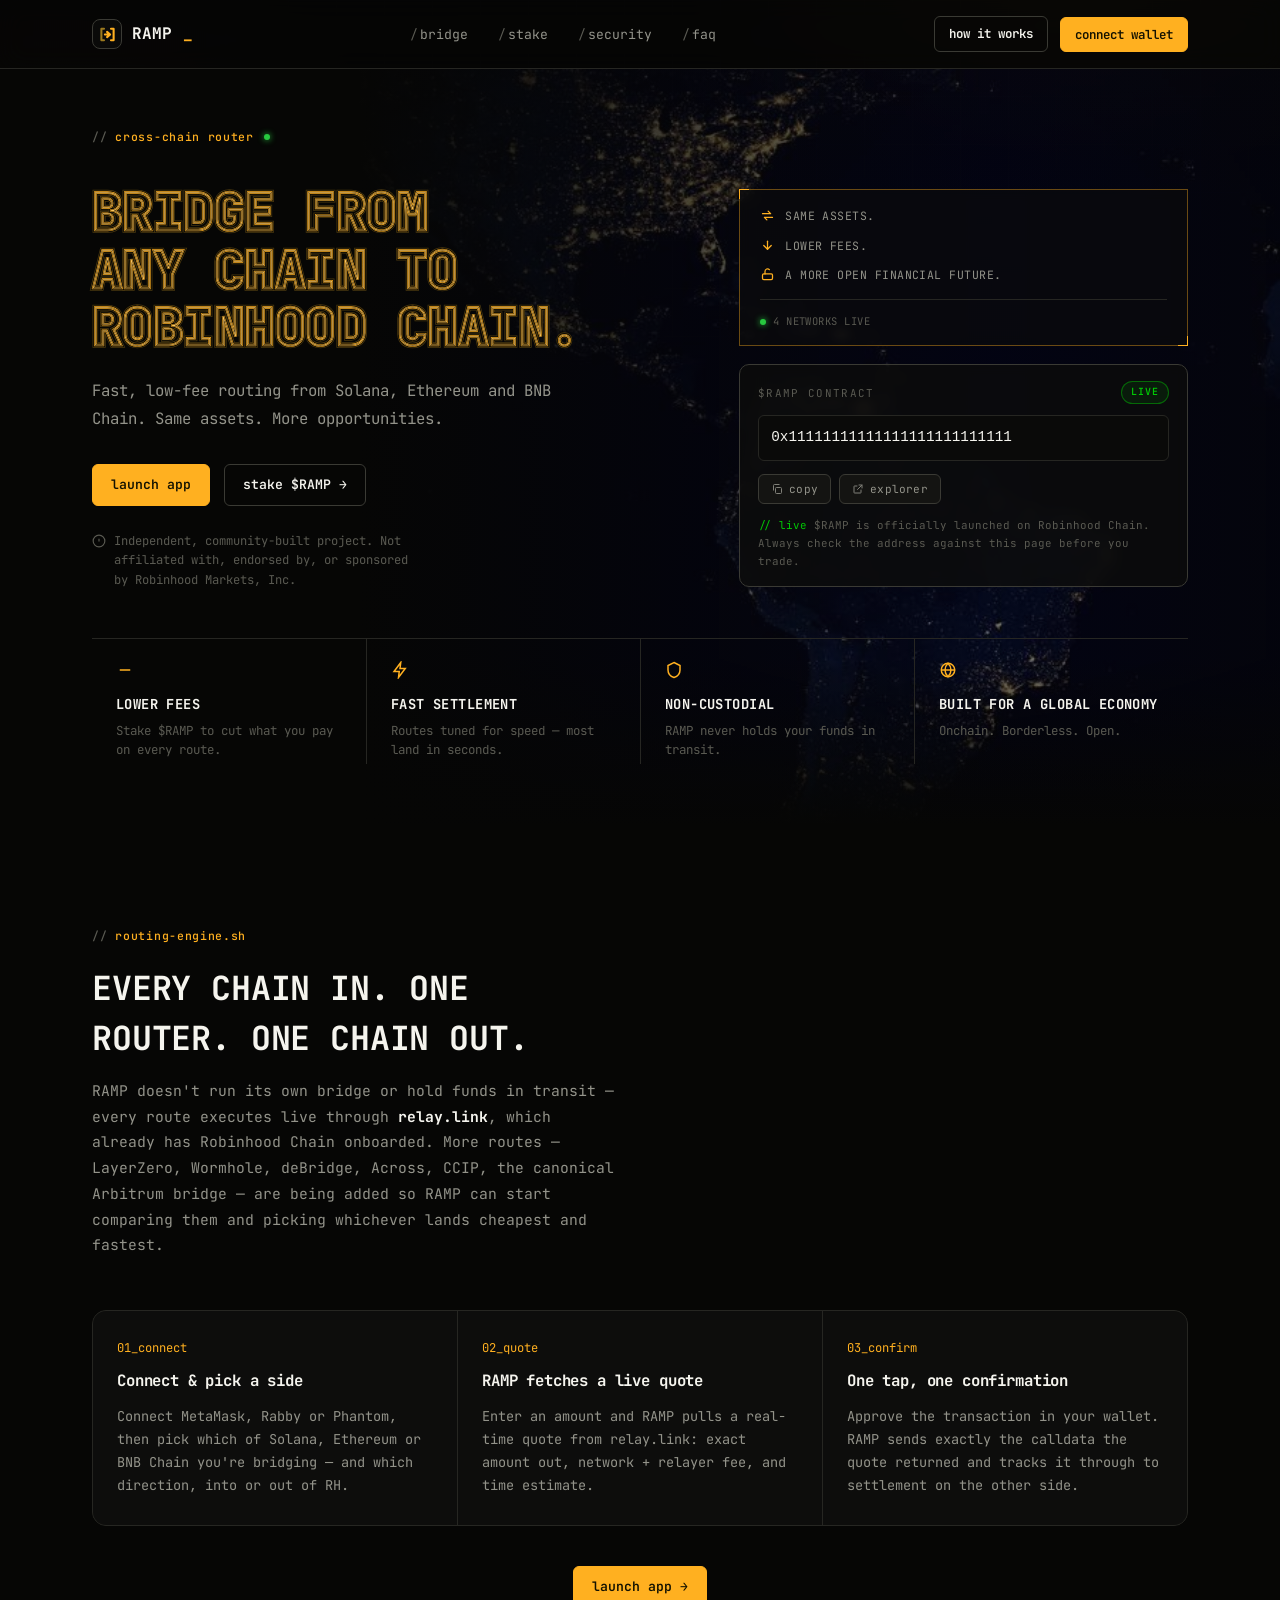
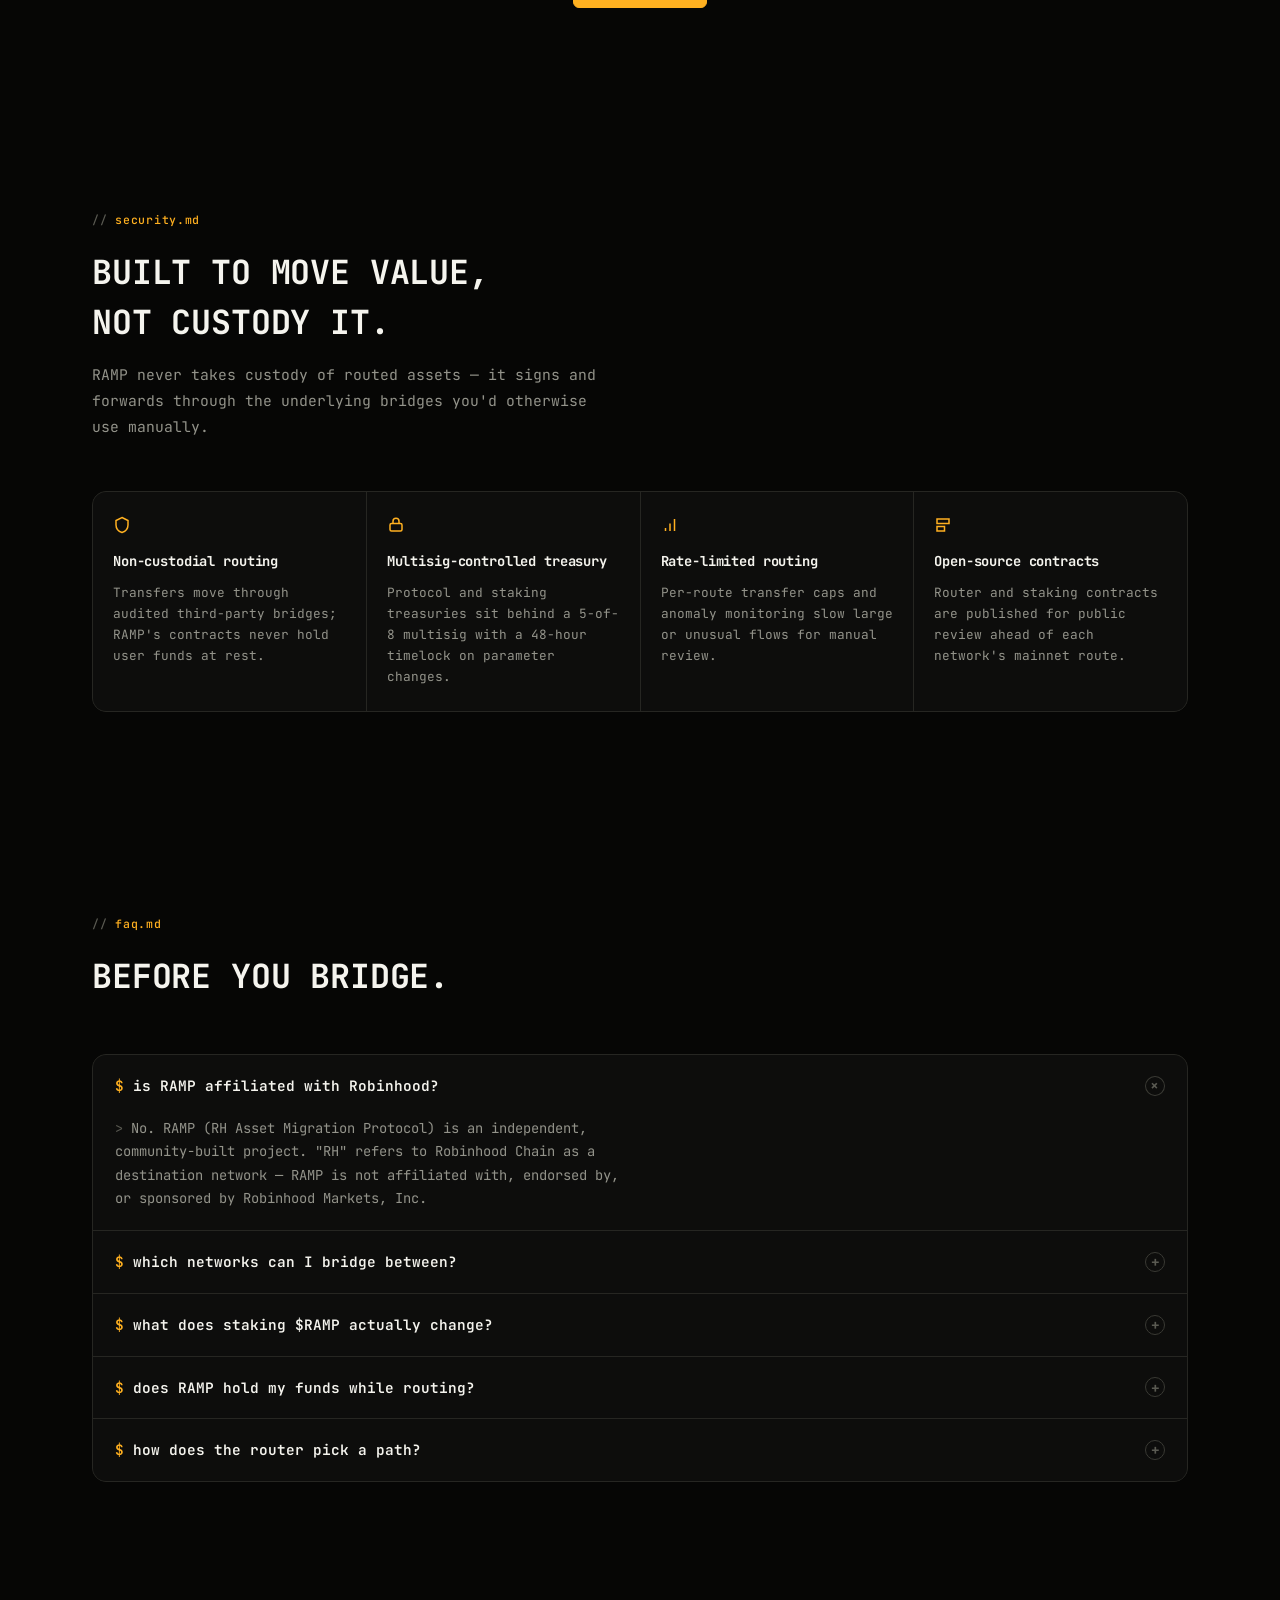
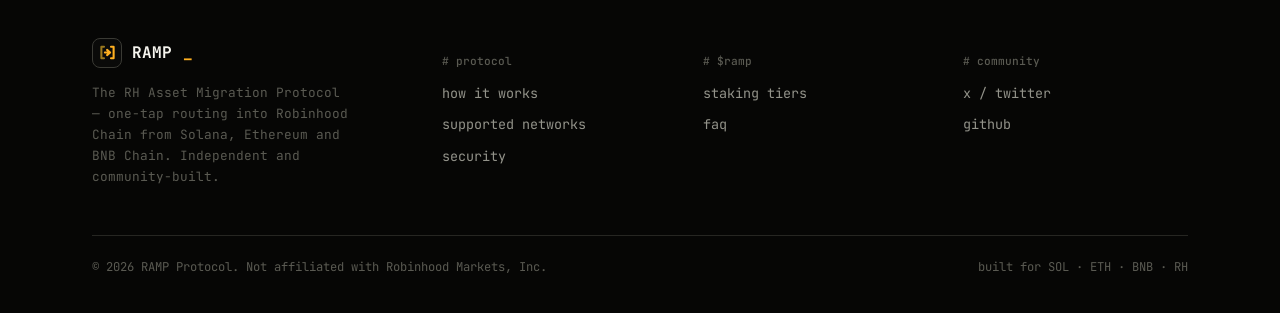
==== commit 44555512: "Update Twitter link in footer to new URL" ====
--- a/ramp-protocol-main/index.html
+++ b/ramp-protocol-main/index.html
@@ -305,8 +305,8 @@
       <div class="footer-col">
         <h4>community</h4>
         <ul>
-          <li><a href="https://x.com/ramp_bridge">x / twitter</a></li>
-          <li><a href="#">github</a></li>
+          <li><a href="https://x.com/ramprotocolxyz">x / twitter</a></li>
+          <li><a href="https://github.com/blastezzz/ramp_bridge">github</a></li>
         </ul>
       </div>
     </div>
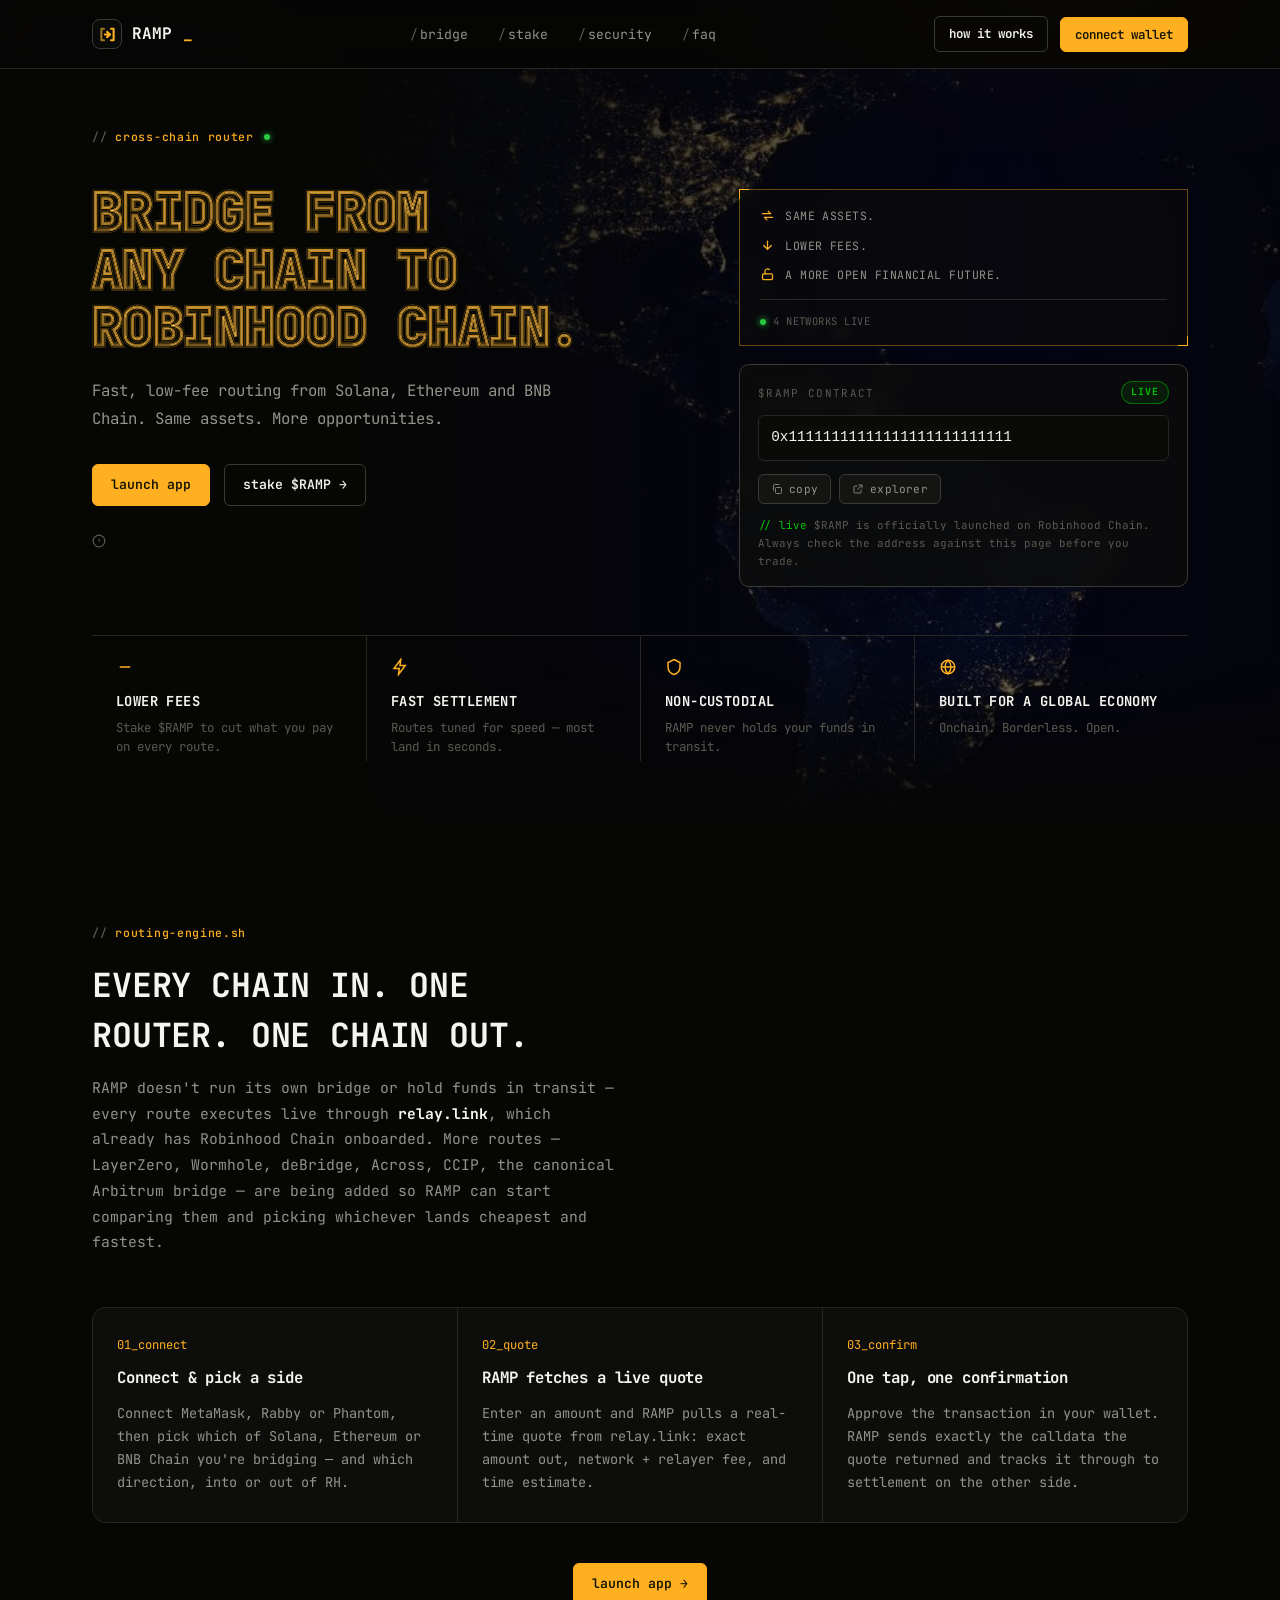
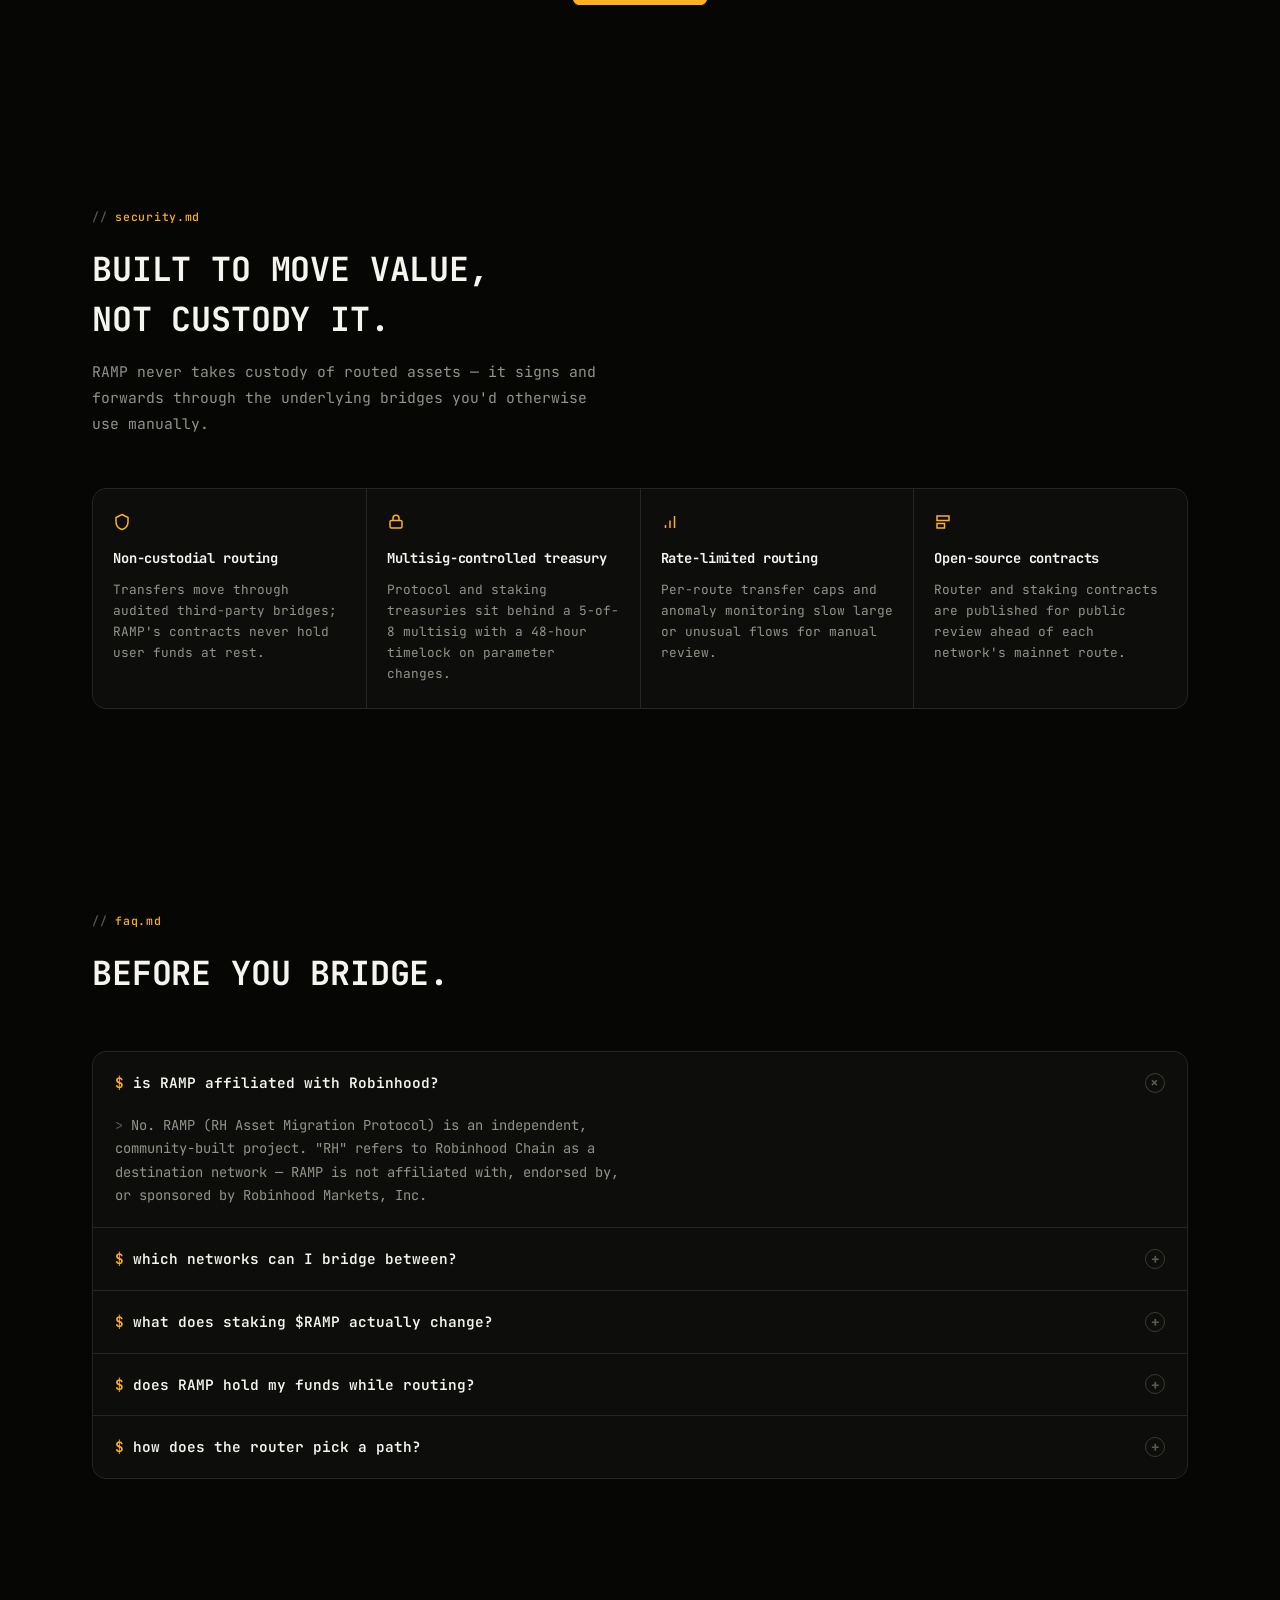
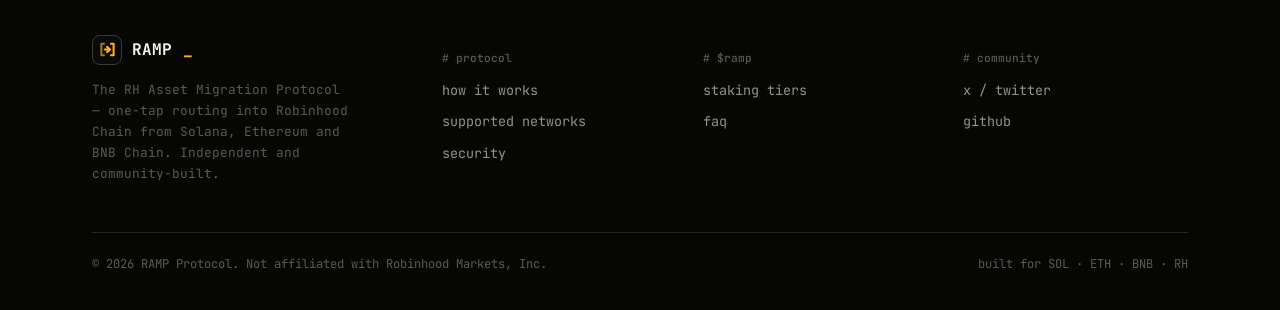
==== commit 5226a01c: "Remove affiliation disclaimer from index.html Removed disclaimer about affiliation with Robinhood Ma" ====
--- a/ramp-protocol-main/index.html
+++ b/ramp-protocol-main/index.html
@@ -108,7 +108,7 @@
           </div>
           <div class="hero-disclaimer">
             <svg width="14" height="14" viewBox="0 0 24 24" fill="none" stroke="currentColor" stroke-width="2"><circle cx="12" cy="12" r="10"/><path d="M12 8v5"/><path d="M12 16h.01"/></svg>
-            <p>Independent, community-built project. Not affiliated with, endorsed by, or sponsored by Robinhood Markets, Inc.</p>
+            <p></p>
           </div>
         </div>
         <div>
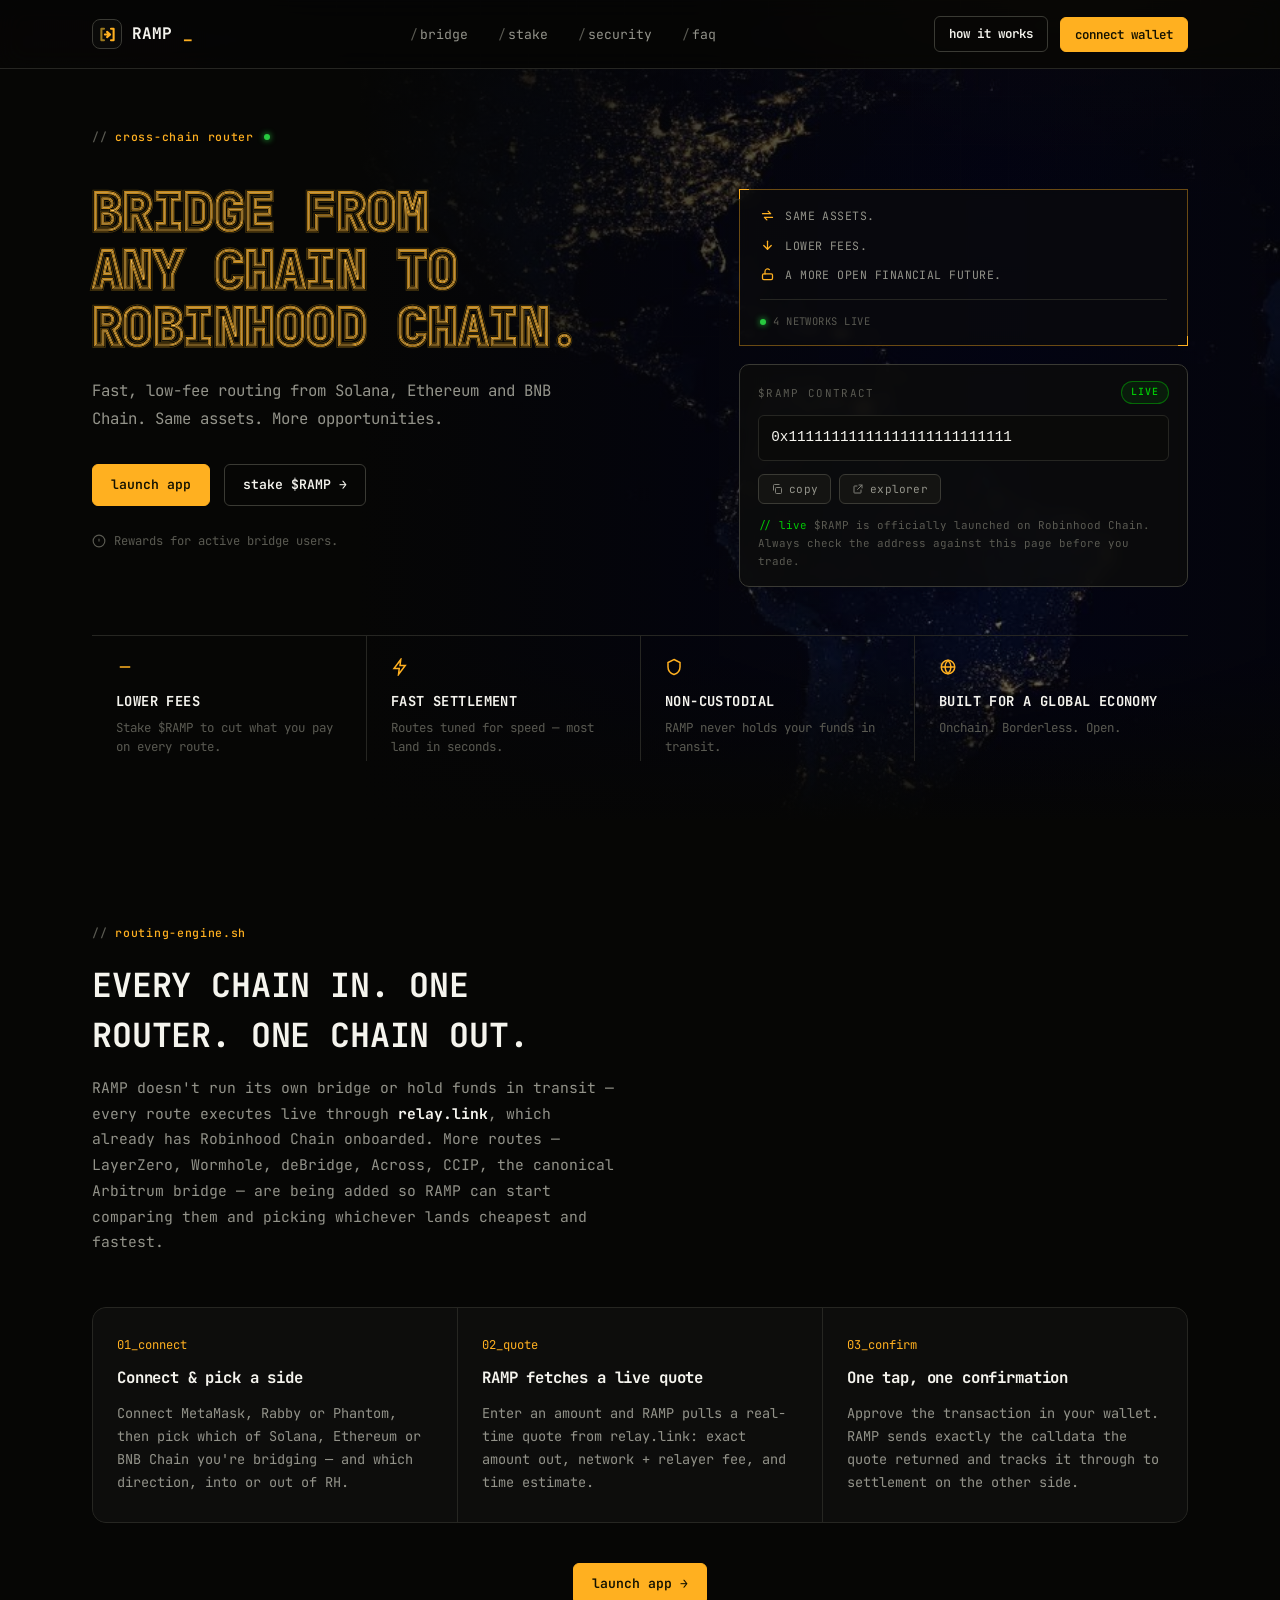
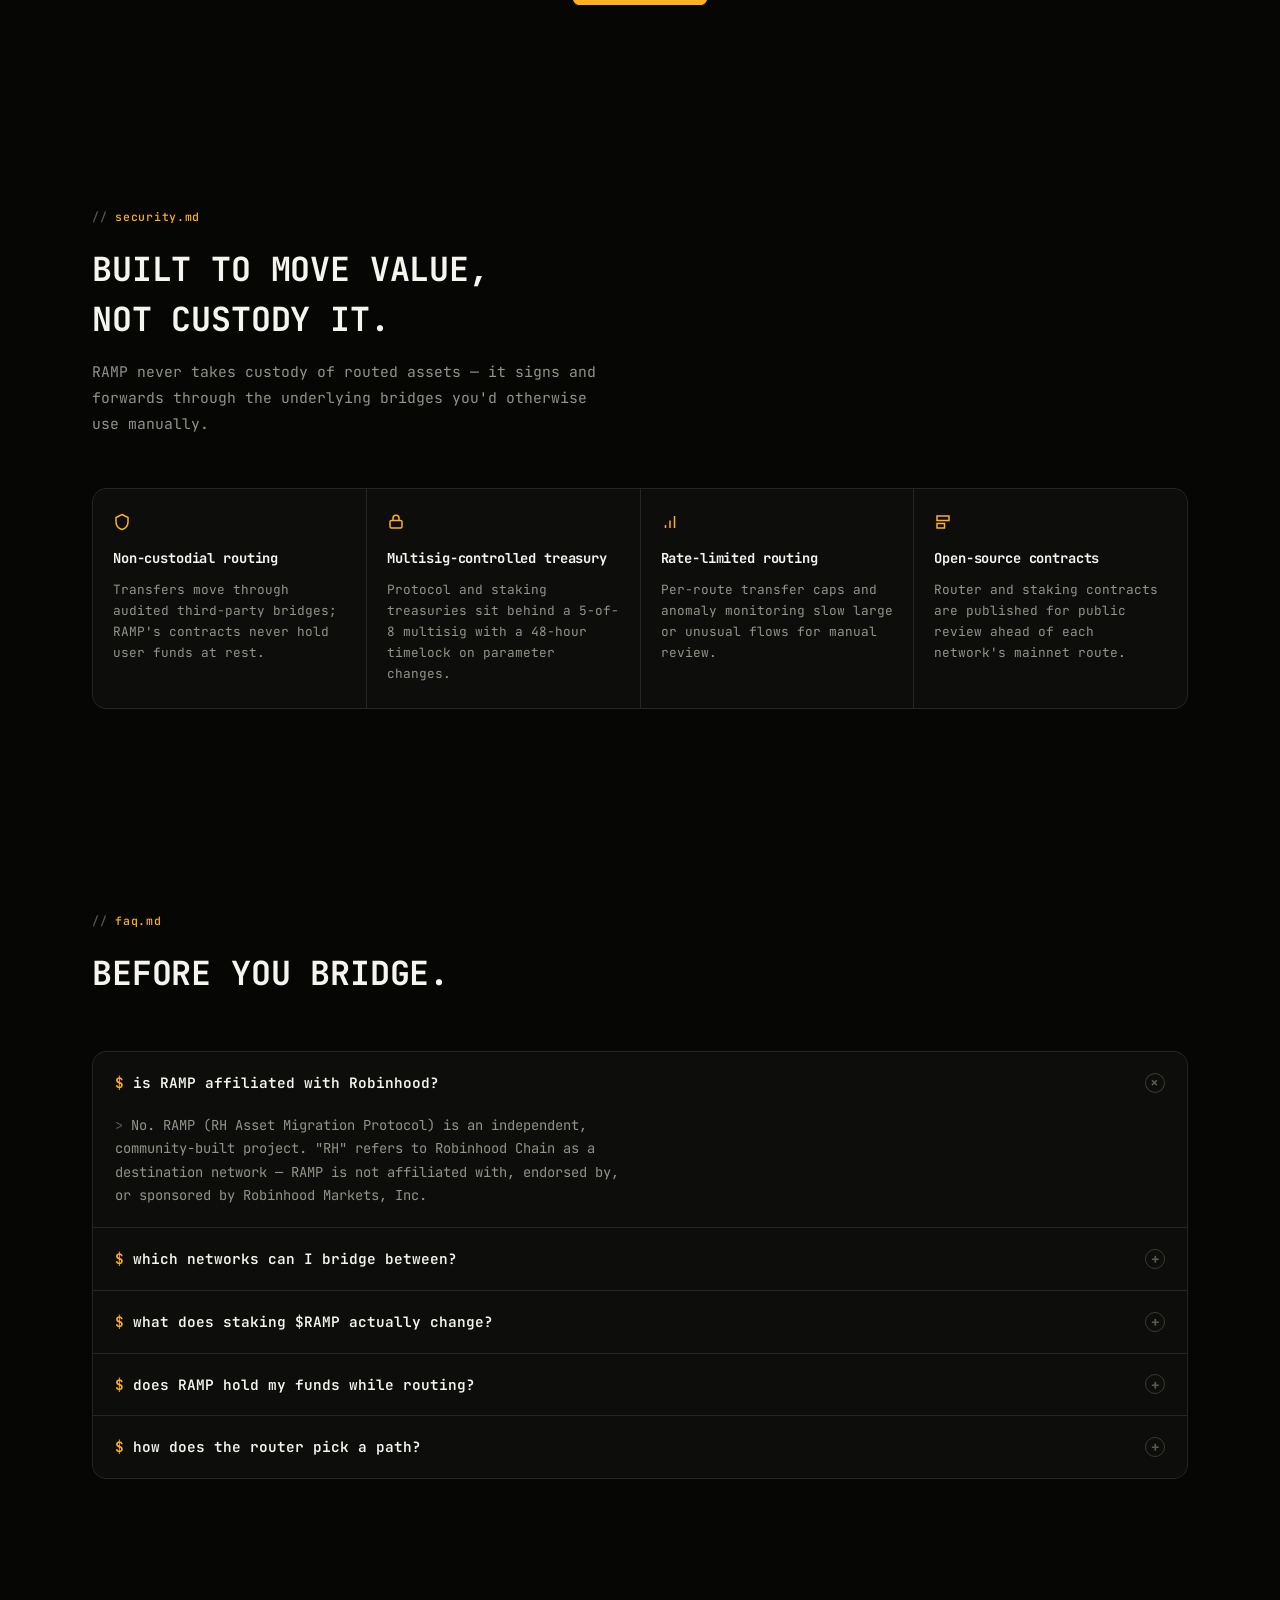
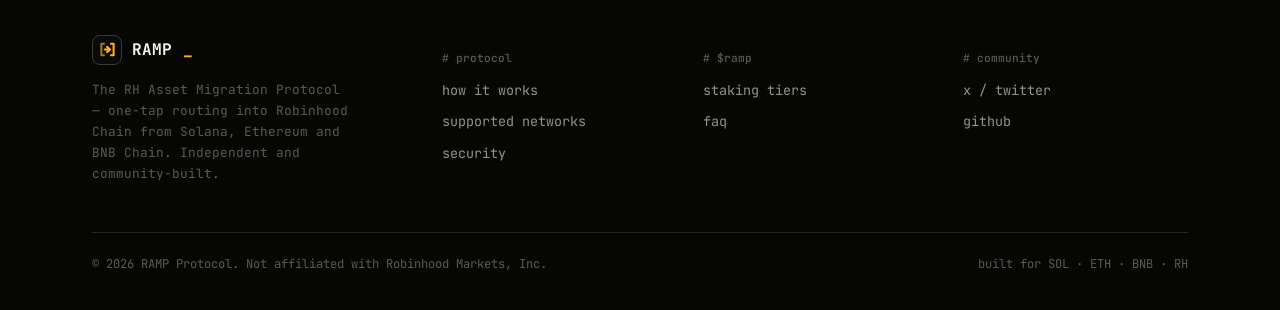
==== commit 46ce8e90: "Update disclaimer text in index.html" ====
--- a/ramp-protocol-main/index.html
+++ b/ramp-protocol-main/index.html
@@ -108,7 +108,7 @@
           </div>
           <div class="hero-disclaimer">
             <svg width="14" height="14" viewBox="0 0 24 24" fill="none" stroke="currentColor" stroke-width="2"><circle cx="12" cy="12" r="10"/><path d="M12 8v5"/><path d="M12 16h.01"/></svg>
-            <p></p>
+            <p>Rewards for active bridge users.</p>
           </div>
         </div>
         <div>
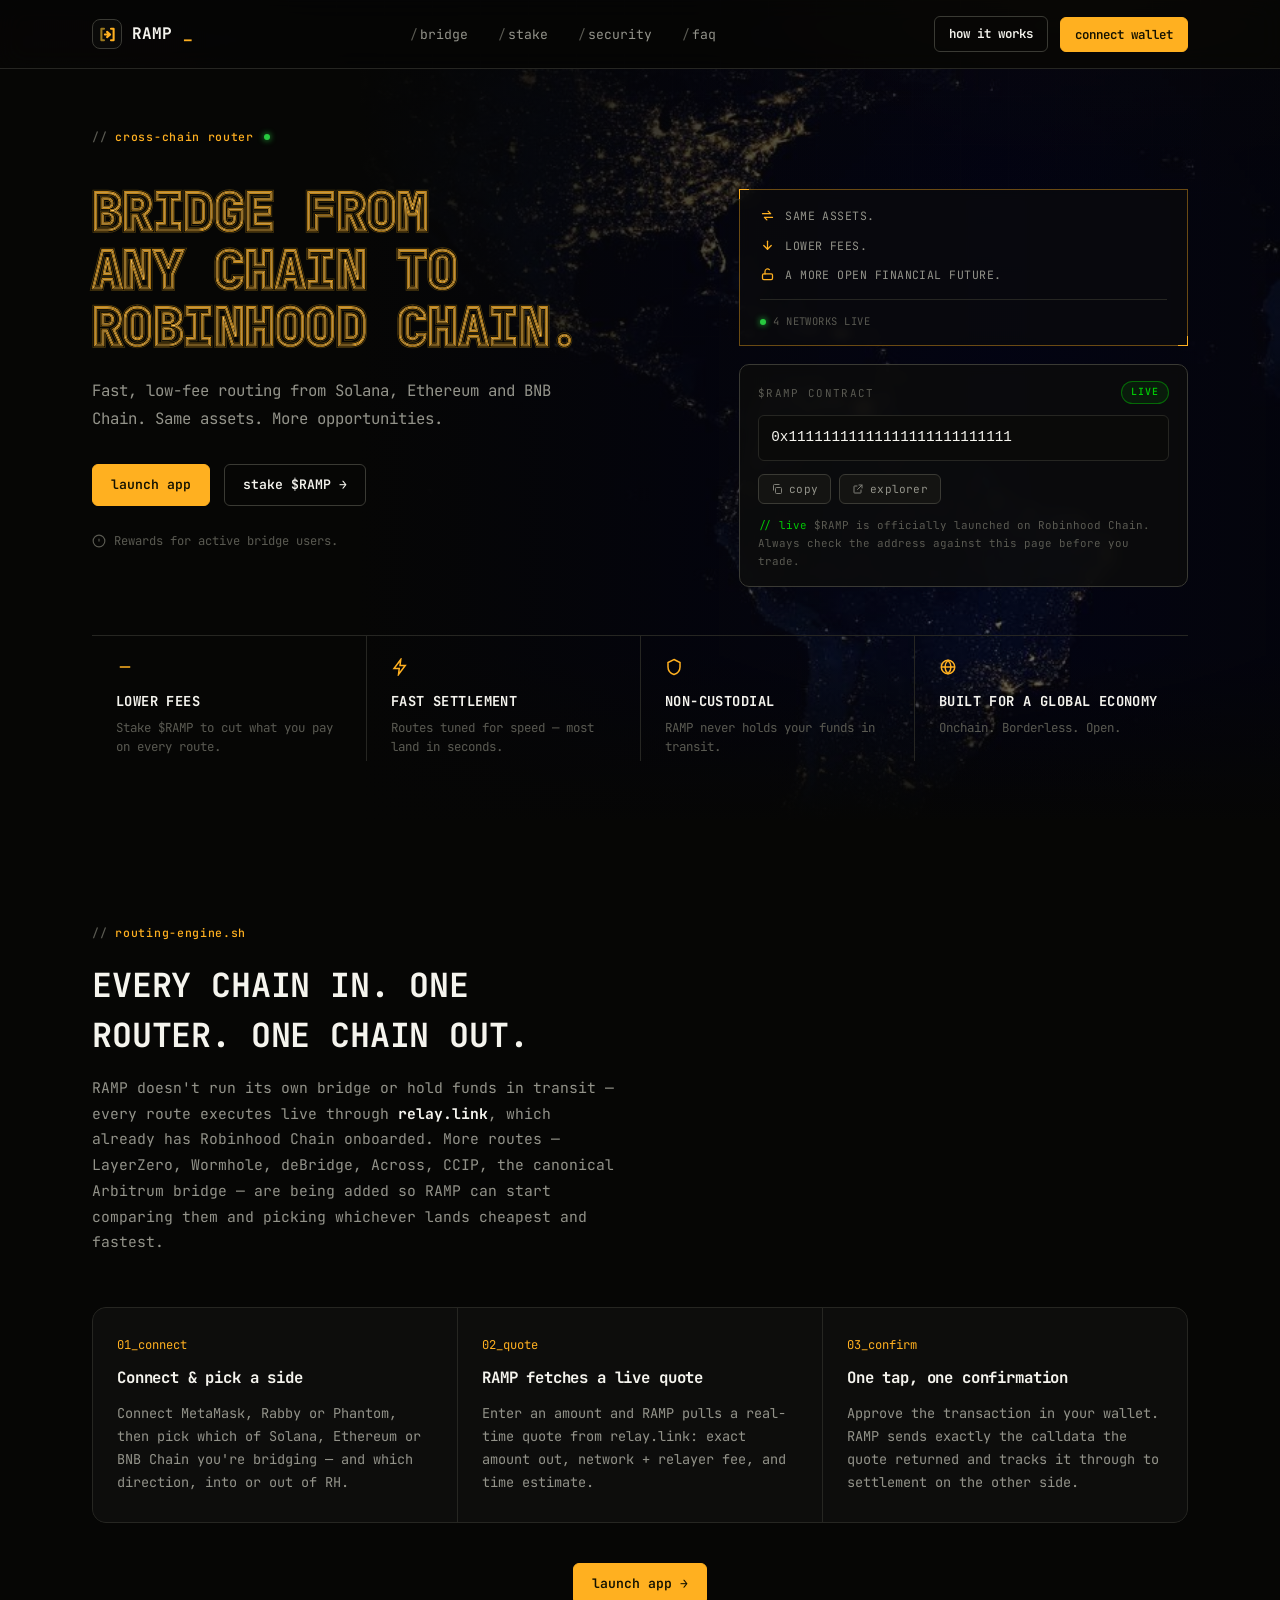
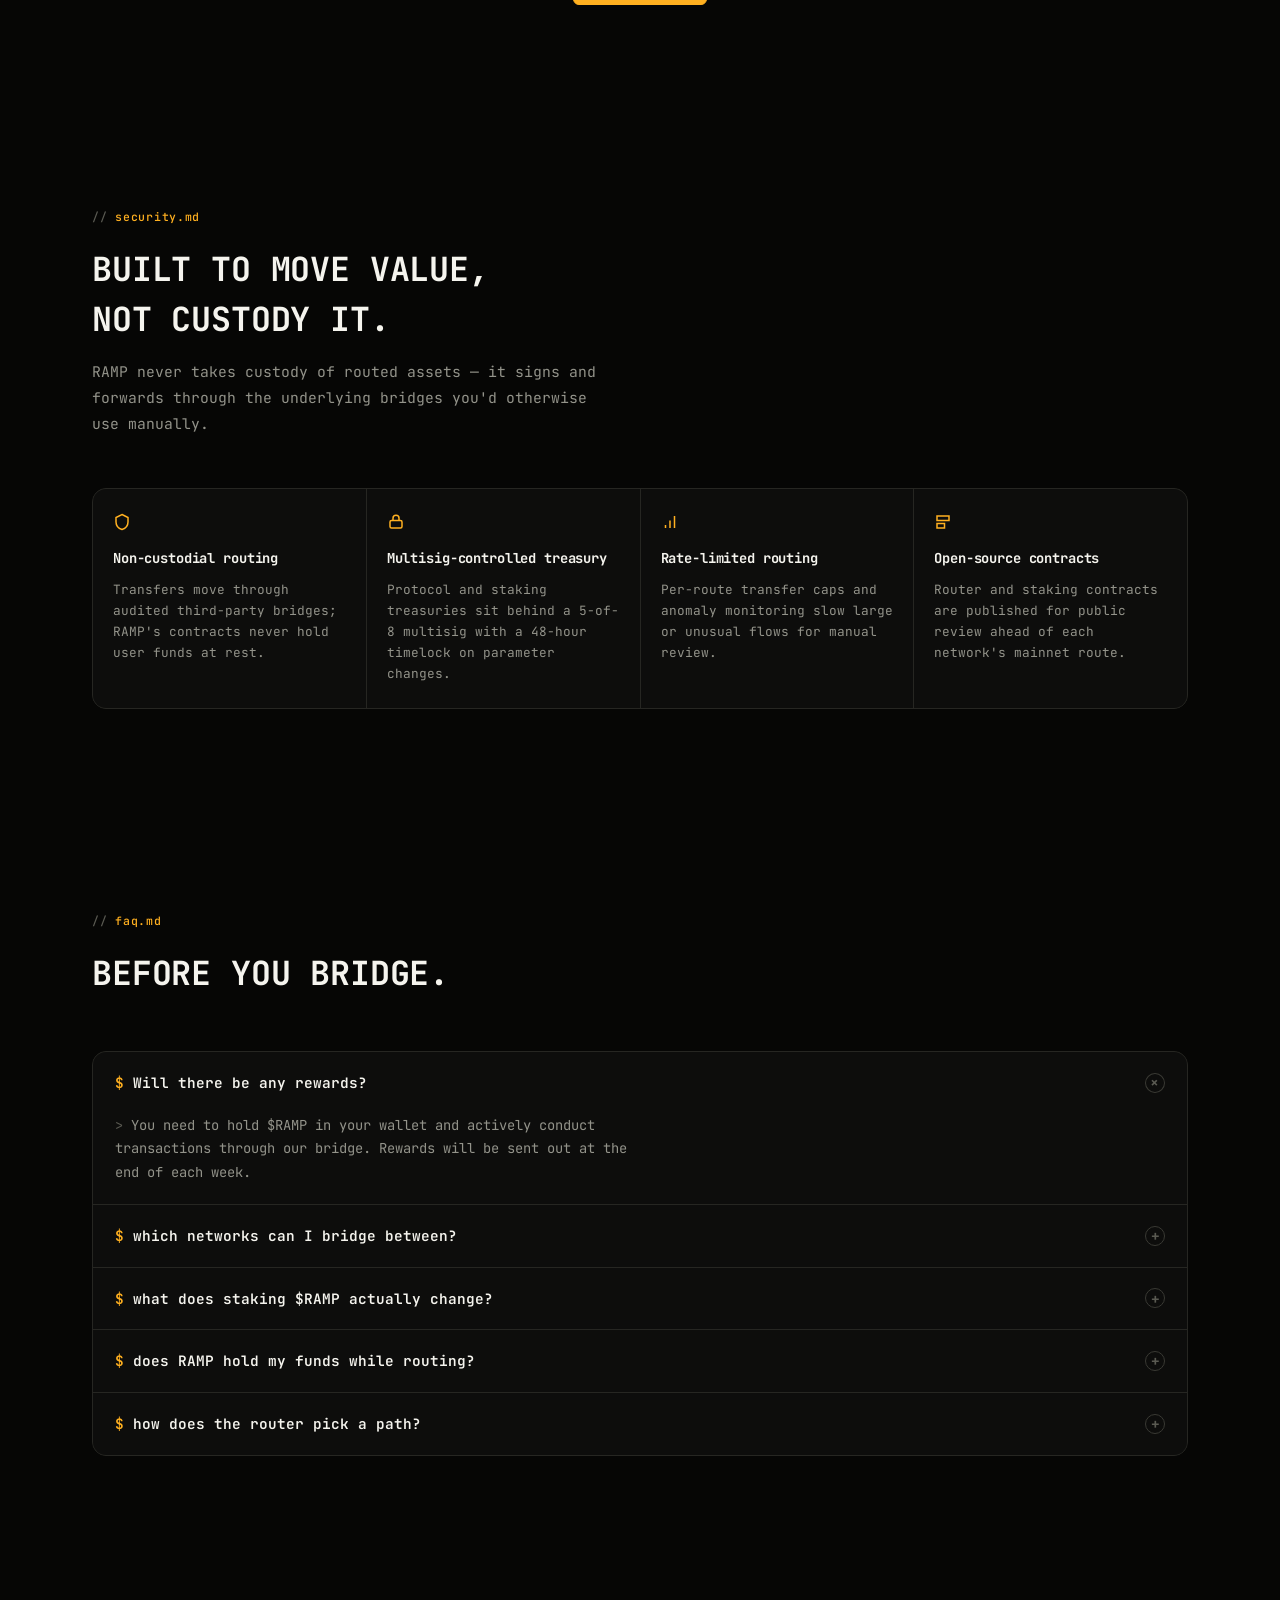
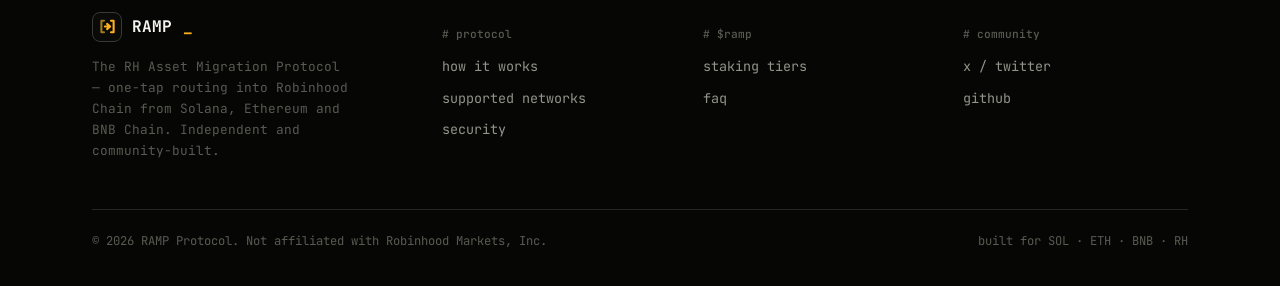
==== commit 89ba62ba: "Update FAQ section in index.html" ====
--- a/ramp-protocol-main/index.html
+++ b/ramp-protocol-main/index.html
@@ -247,8 +247,8 @@
       </div>
       <div class="faq-list">
         <details class="faq-item reveal" open>
-          <summary><span class="q">is RAMP affiliated with Robinhood?</span><span class="plus">+</span></summary>
-          <p class="faq-a">No. RAMP (RH Asset Migration Protocol) is an independent, community-built project. "RH" refers to Robinhood Chain as a destination network — RAMP is not affiliated with, endorsed by, or sponsored by Robinhood Markets, Inc.</p>
+          <summary><span class="q">Will there be any rewards? </span><span class="plus">+</span></summary>
+          <p class="faq-a">You need to hold $RAMP in your wallet and actively conduct transactions through our bridge. Rewards will be sent out at the end of each week.</p>
         </details>
         <details class="faq-item reveal">
           <summary><span class="q">which networks can I bridge between?</span><span class="plus">+</span></summary>
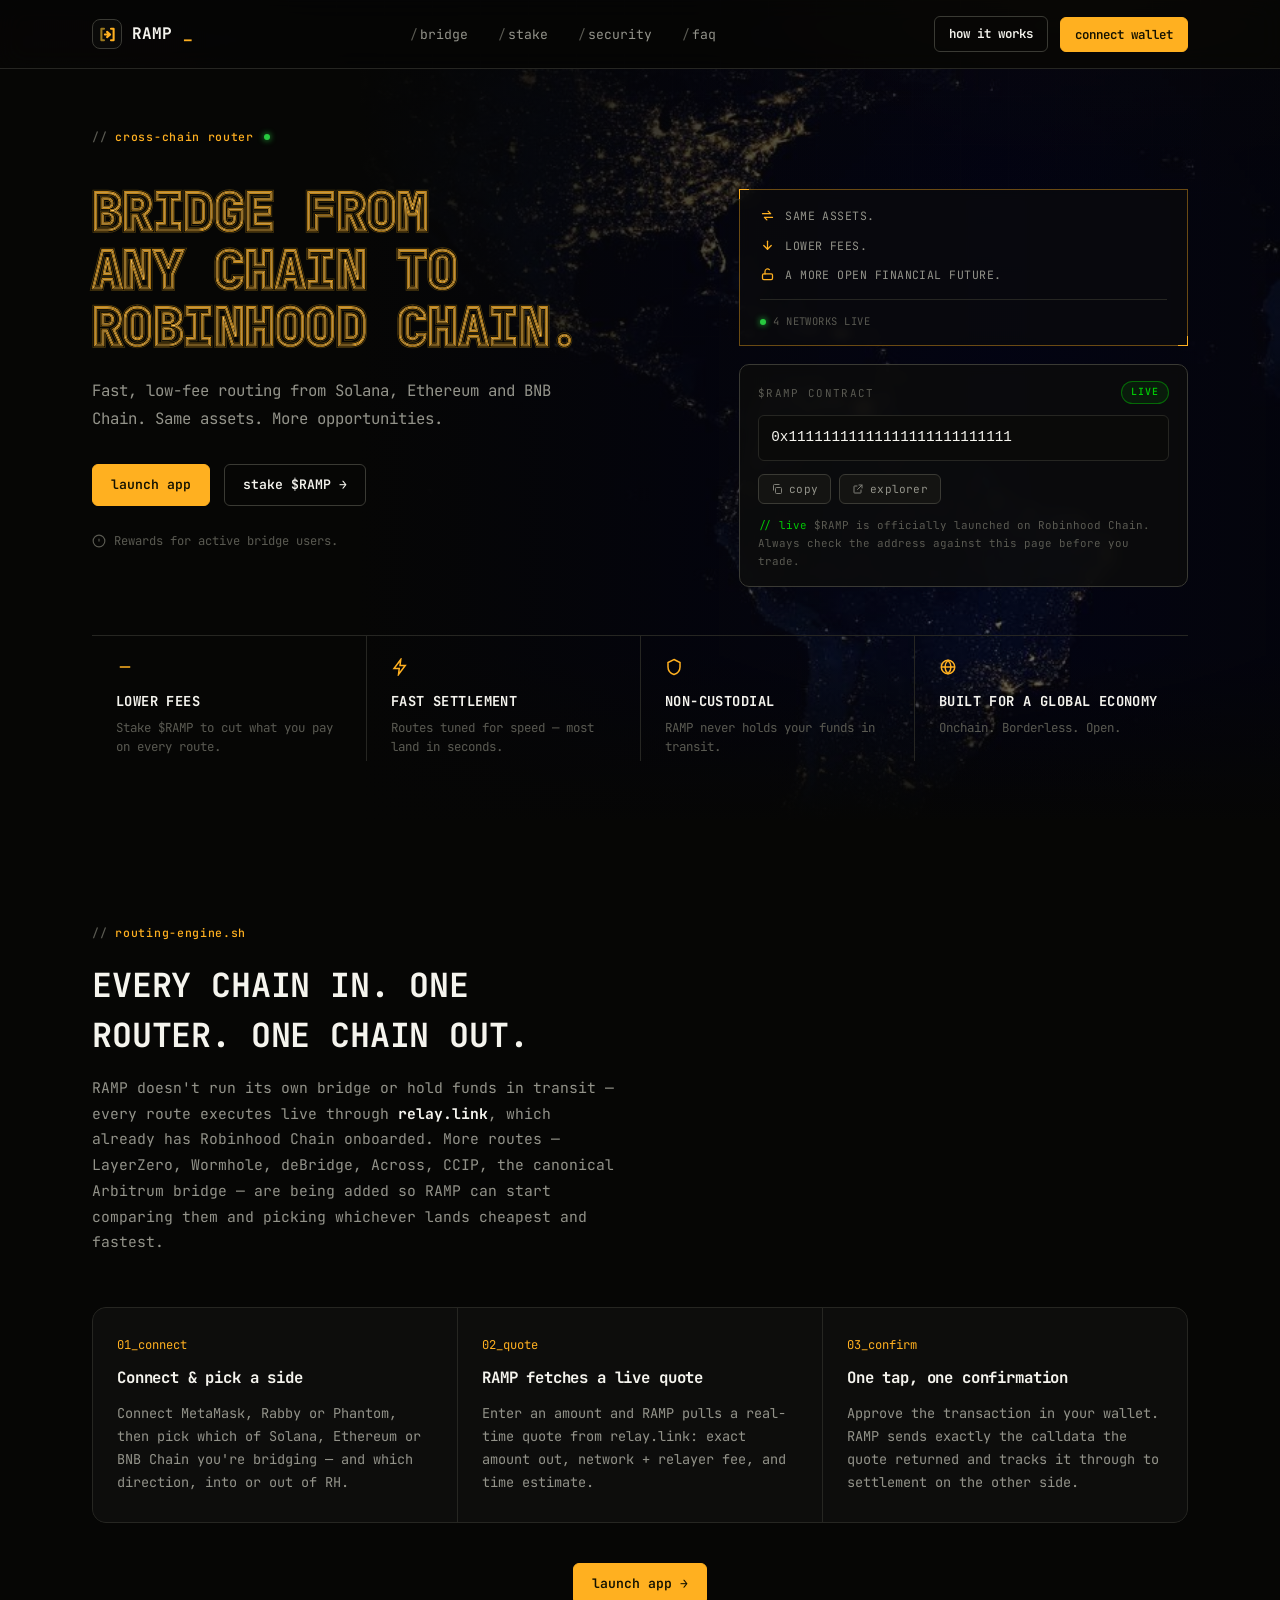
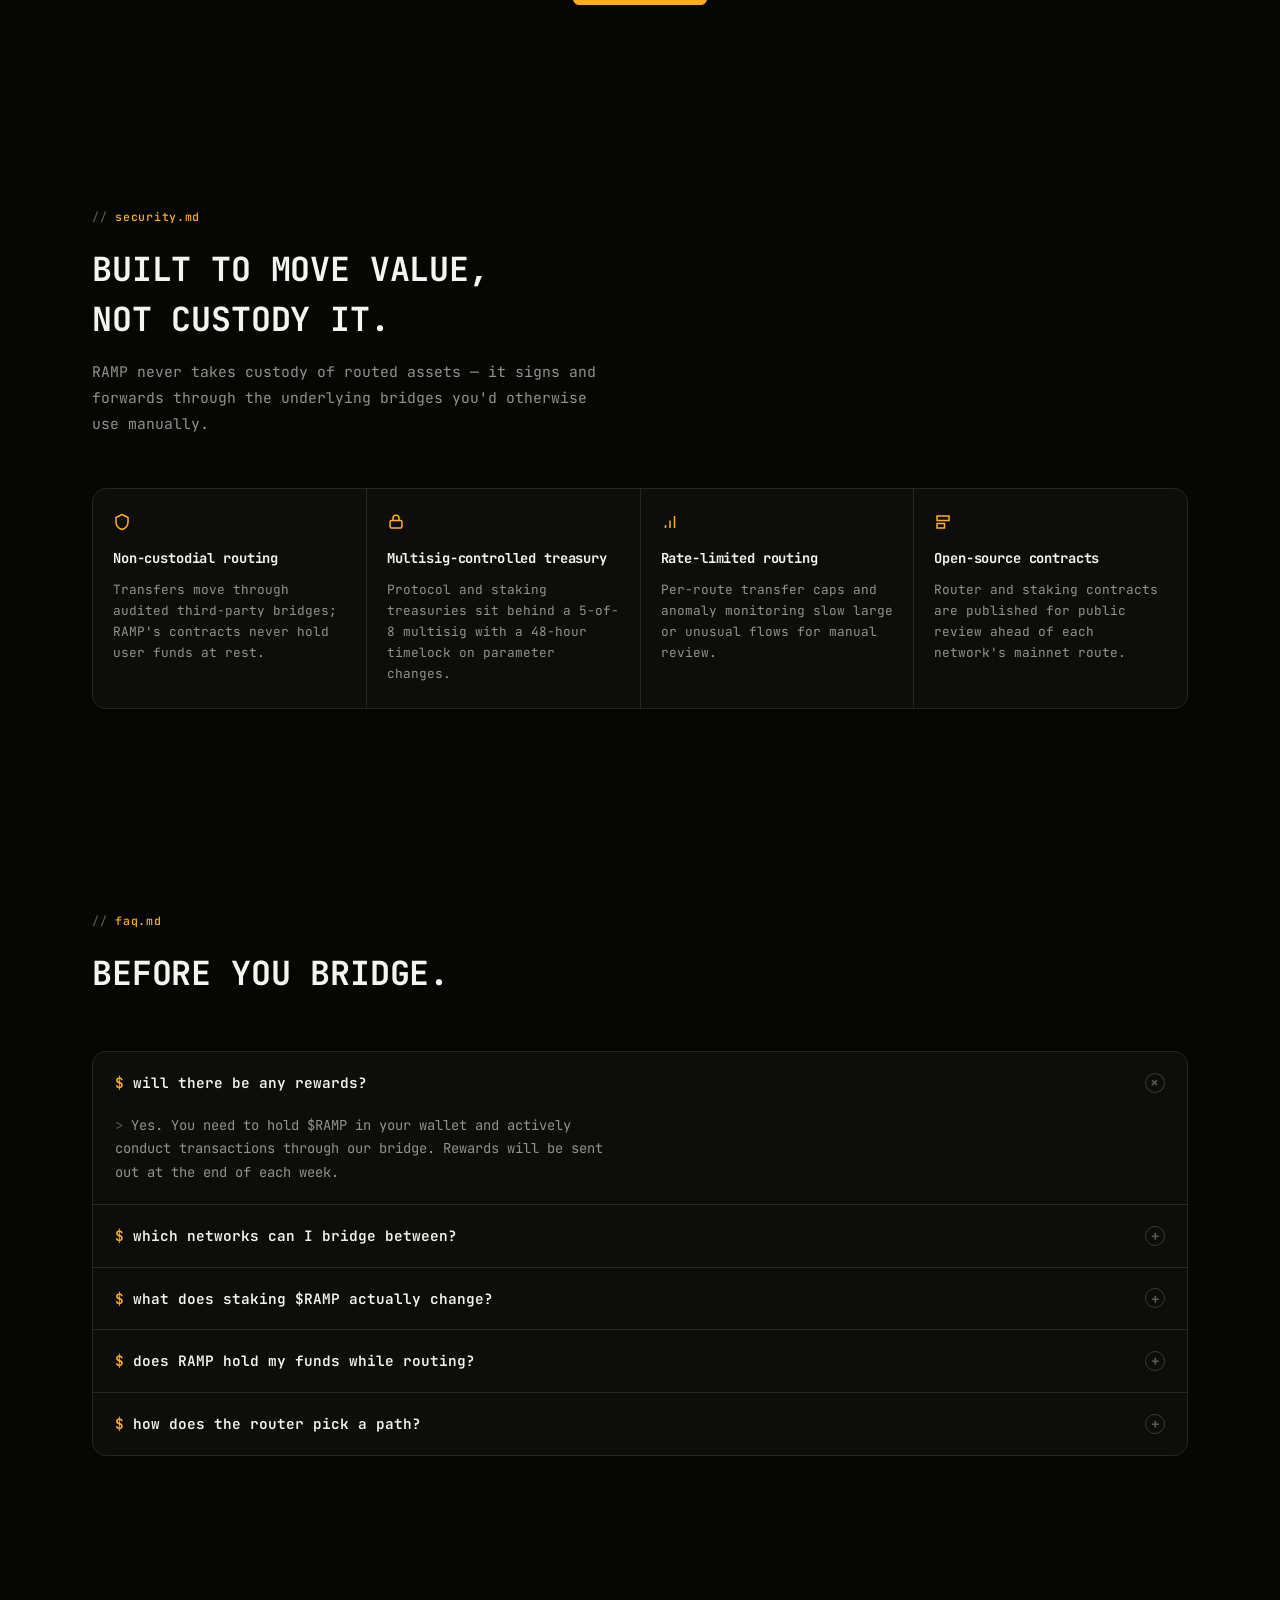
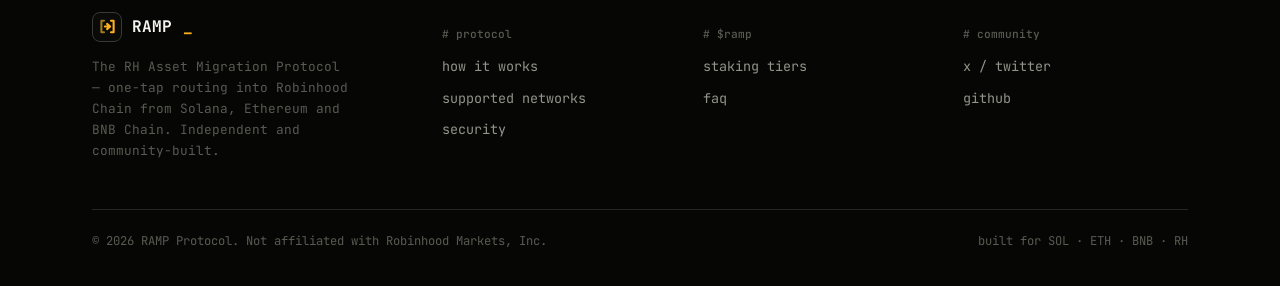
==== commit b0556121: "Correct FAQ question casing and update answer" ====
--- a/ramp-protocol-main/index.html
+++ b/ramp-protocol-main/index.html
@@ -247,8 +247,8 @@
       </div>
       <div class="faq-list">
         <details class="faq-item reveal" open>
-          <summary><span class="q">Will there be any rewards? </span><span class="plus">+</span></summary>
-          <p class="faq-a">You need to hold $RAMP in your wallet and actively conduct transactions through our bridge. Rewards will be sent out at the end of each week.</p>
+          <summary><span class="q">will there be any rewards? </span><span class="plus">+</span></summary>
+          <p class="faq-a">Yes. You need to hold $RAMP in your wallet and actively conduct transactions through our bridge. Rewards will be sent out at the end of each week.</p>
         </details>
         <details class="faq-item reveal">
           <summary><span class="q">which networks can I bridge between?</span><span class="plus">+</span></summary>
